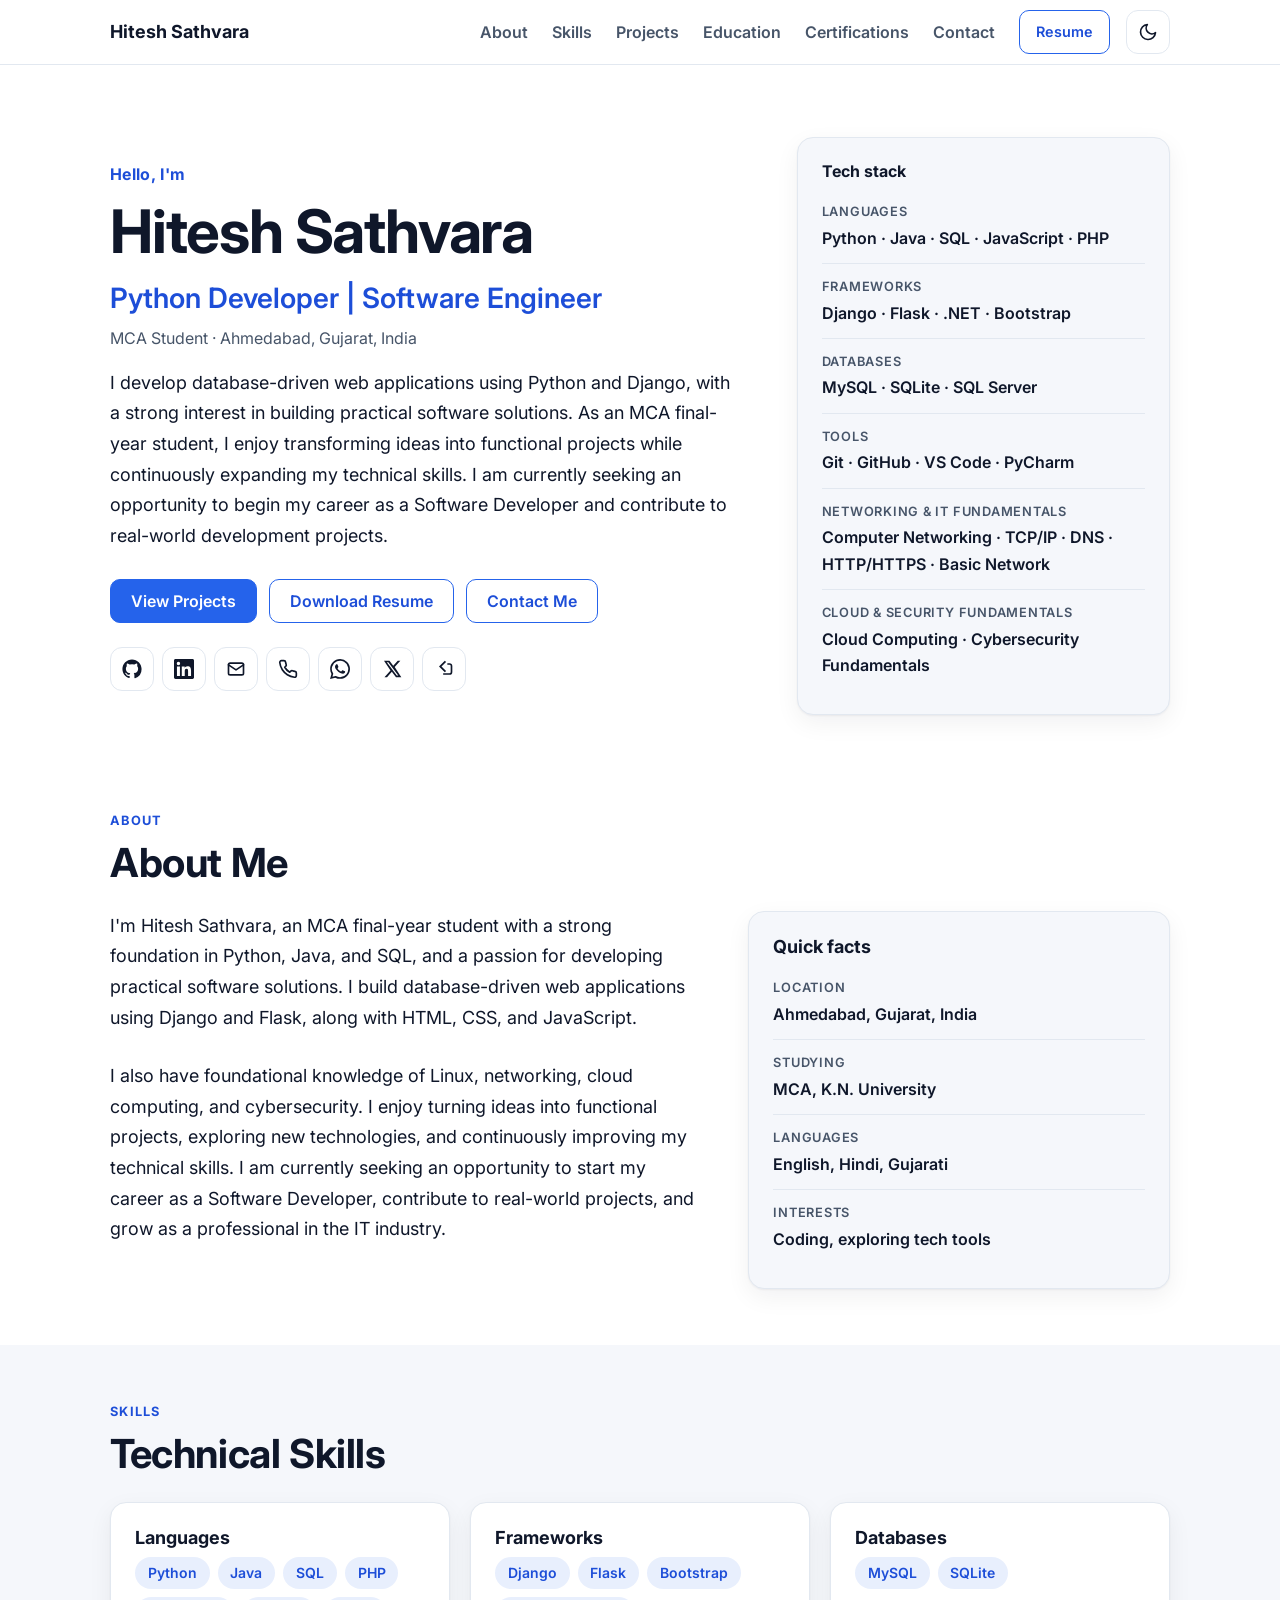
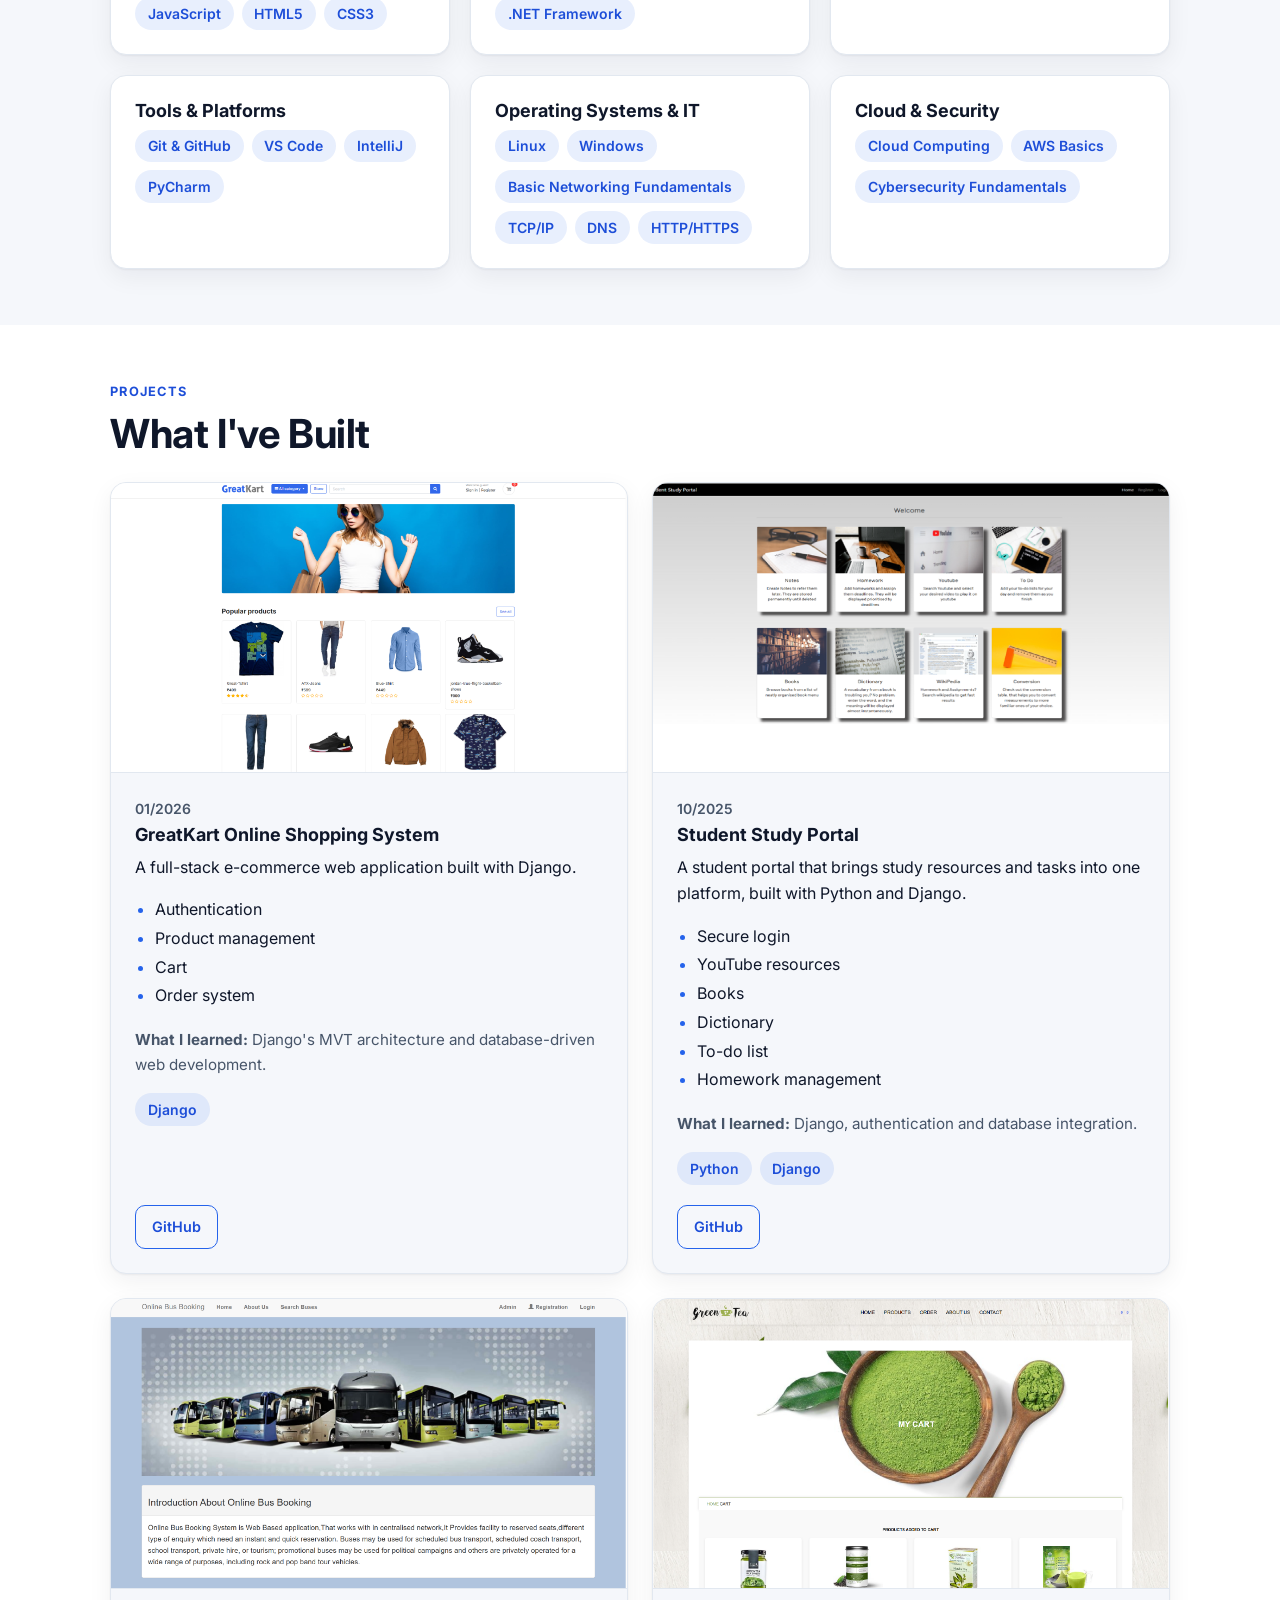
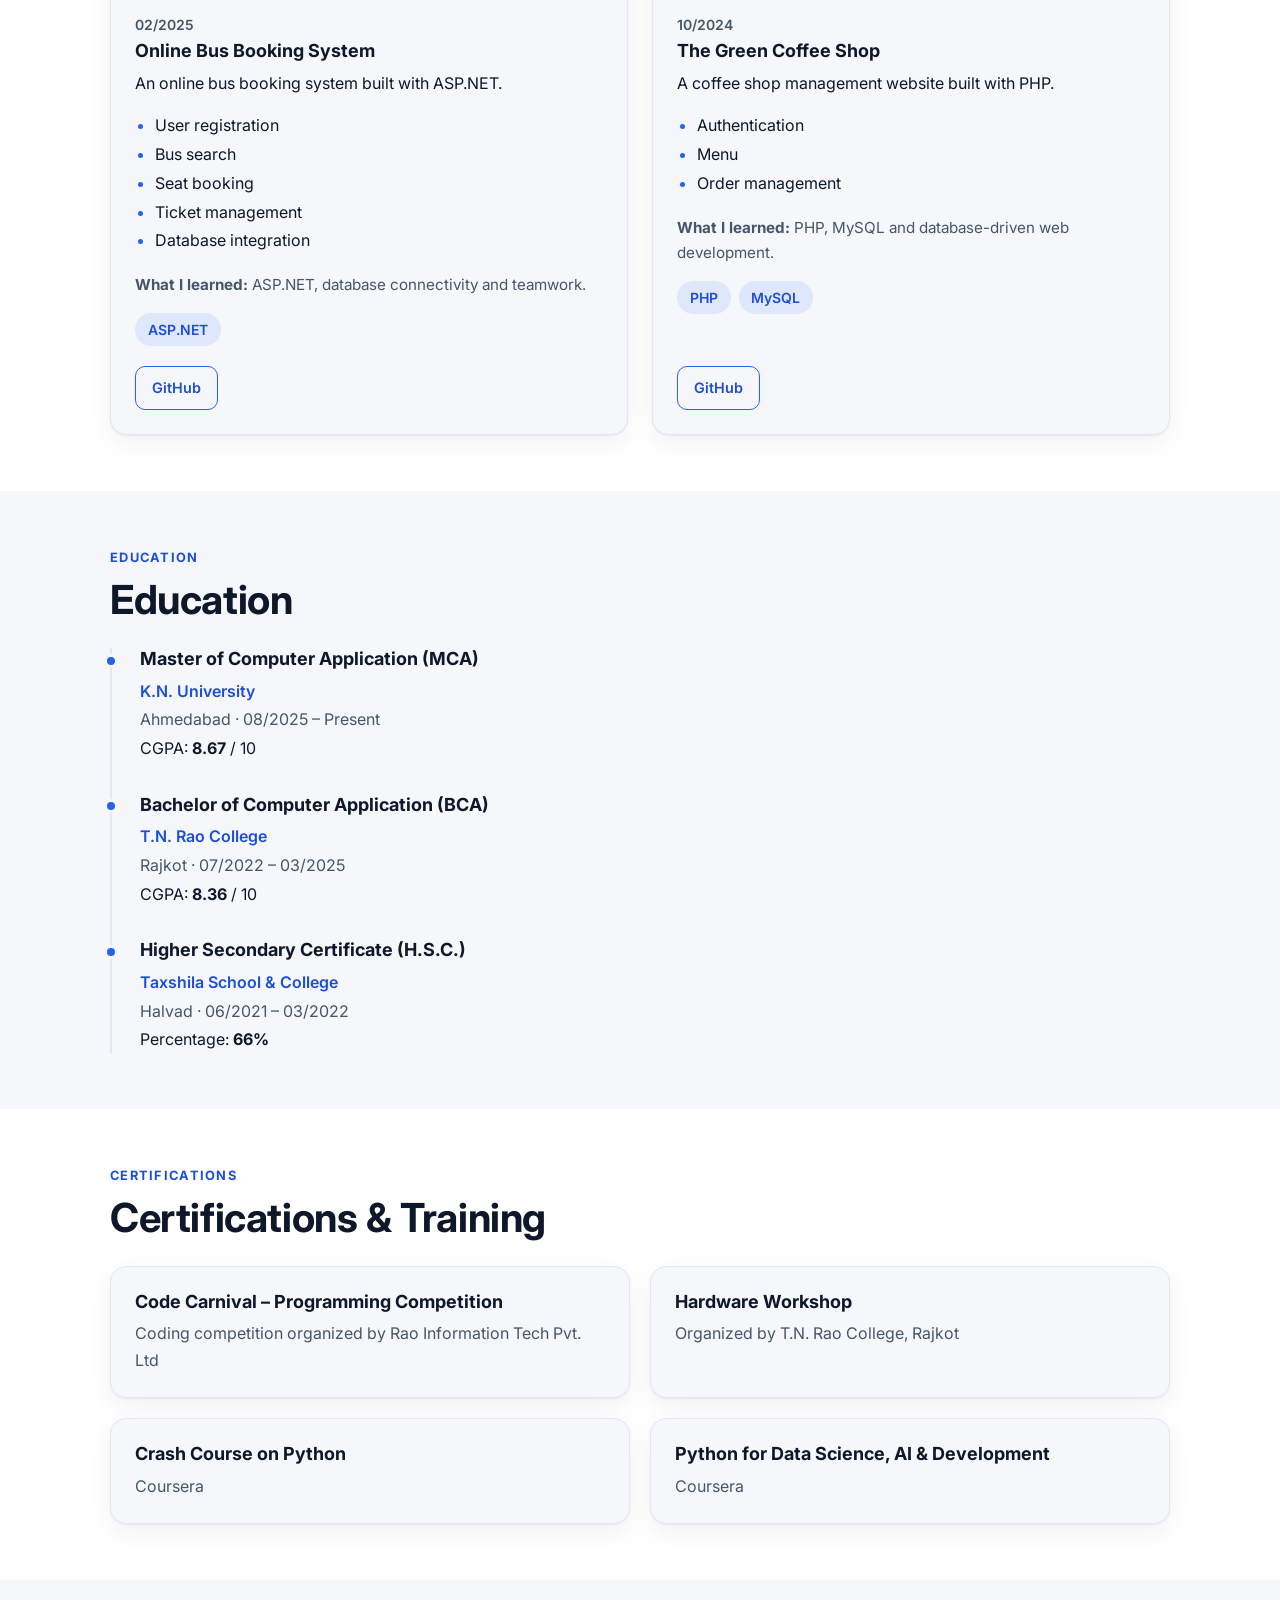
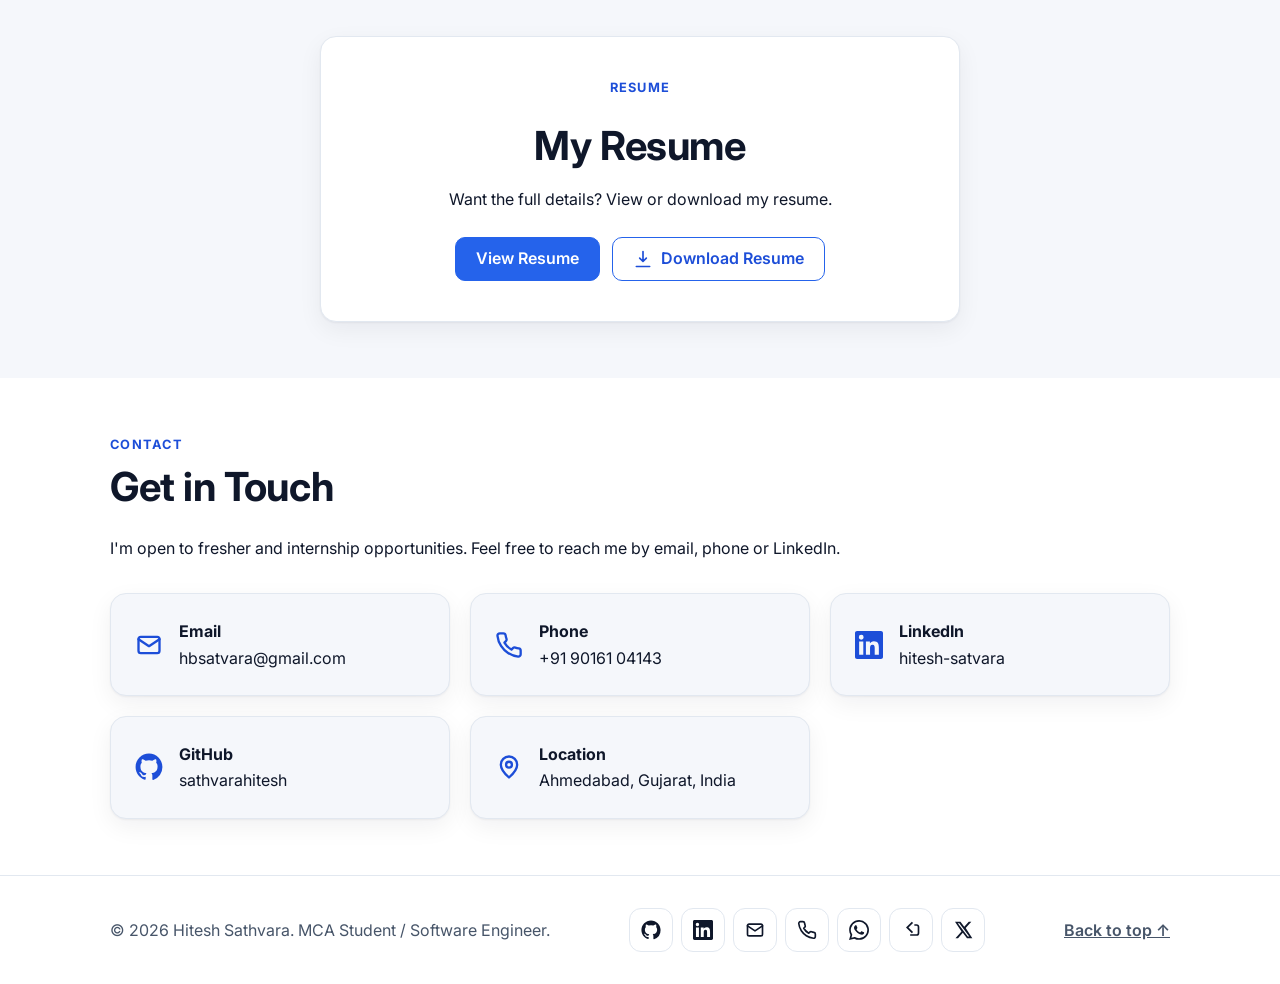
==== index.html @ bd79886e "Update index.html" ====
<!DOCTYPE html>
<html lang="en">
<head>
  <meta charset="UTF-8">
  <meta name="viewport" content="width=device-width, initial-scale=1">
  <title>Hitesh Sathvara | Python Developer &amp; Software Engineer</title>
  <meta name="description" content="Portfolio of Hitesh Sathvara, a Python developer and software engineer (MCA student) from Ahmedabad. View projects, skills and resume.">
  <meta name="author" content="Hitesh Sathvara">
  <meta name="theme-color" content="#2563EB">

  <!-- Open Graph (og:url and og:image are added in Step 17, after the live URL exists) -->
  <meta property="og:type" content="website">
  <meta property="og:title" content="Hitesh Sathvara | Python Developer &amp; Software Engineer">
  <meta property="og:description" content="Python developer and software engineer (MCA student) from Ahmedabad. View projects, skills and resume.">

  <link rel="icon" href="favicon.svg" type="image/svg+xml">

  <!-- Font: Inter (the CSS has a system-font fallback if this fails to load) -->
  <link rel="preconnect" href="https://fonts.googleapis.com">
  <link rel="preconnect" href="https://fonts.gstatic.com" crossorigin>
  <link href="https://fonts.googleapis.com/css2?family=Inter:wght@400;600;700&display=swap" rel="stylesheet">

  <link rel="stylesheet" href="css/style.css">

  <!-- Applies the saved theme before the page paints (prevents a flash) -->
  <script>
    try {
      var saved = localStorage.getItem("theme");
      if (saved === "light" || saved === "dark") {
        document.documentElement.setAttribute("data-theme", saved);
      }
    } catch (e) {}
  </script>
</head>
<body>

  <!-- Icon sprite (all icons are stored here, no external icon library) -->
  <svg xmlns="http://www.w3.org/2000/svg" style="display:none" aria-hidden="true">
    <symbol id="icon-github" viewBox="0 0 24 24"><path fill="currentColor" d="M12 .5C5.65.5.5 5.65.5 12c0 5.08 3.29 9.39 7.86 10.91.58.1.79-.25.79-.56v-2c-3.2.7-3.87-1.37-3.87-1.37-.52-1.33-1.28-1.69-1.28-1.69-1.04-.71.08-.7.08-.7 1.15.08 1.76 1.18 1.76 1.18 1.02 1.75 2.68 1.25 3.34.95.1-.74.4-1.25.72-1.54-2.55-.29-5.24-1.28-5.24-5.68 0-1.25.45-2.28 1.18-3.08-.12-.29-.51-1.46.11-3.04 0 0 .97-.31 3.17 1.18a11 11 0 0 1 5.77 0c2.2-1.49 3.16-1.18 3.16-1.18.63 1.58.23 2.75.11 3.04.74.8 1.18 1.83 1.18 3.08 0 4.41-2.69 5.38-5.25 5.67.41.36.78 1.06.78 2.14v3.17c0 .31.21.67.8.56A11.51 11.51 0 0 0 23.5 12C23.5 5.65 18.35.5 12 .5Z"/></symbol>
    <symbol id="icon-linkedin" viewBox="0 0 24 24"><path fill="currentColor" d="M20.45 20.45h-3.56v-5.57c0-1.33-.03-3.04-1.85-3.04-1.86 0-2.14 1.45-2.14 2.94v5.67H9.35V9h3.41v1.56h.05c.48-.9 1.64-1.85 3.37-1.85 3.6 0 4.27 2.37 4.27 5.46v6.28ZM5.34 7.43a2.06 2.06 0 1 1 0-4.12 2.06 2.06 0 0 1 0 4.12ZM7.12 20.45H3.56V9h3.56v11.45ZM22.22 0H1.77C.79 0 0 .77 0 1.73v20.54C0 23.23.79 24 1.77 24h20.45c.98 0 1.78-.77 1.78-1.73V1.73C24 .77 23.2 0 22.22 0Z"/></symbol>
    <symbol id="icon-mail" viewBox="0 0 24 24"><g fill="none" stroke="currentColor" stroke-width="2" stroke-linecap="round" stroke-linejoin="round"><rect x="3" y="5" width="18" height="14" rx="2"/><path d="m3 7 9 6 9-6"/></g></symbol>
    <symbol id="icon-whatsapp" viewBox="0 0 24 24"><path fill="currentColor" d="M20.52 3.48A11.86 11.86 0 0 0 12.07 0C5.5 0 .16 5.34.16 11.91c0 2.1.55 4.15 1.6 5.96L.05 24l6.27-1.64a11.9 11.9 0 0 0 5.75 1.47h.01c6.57 0 11.91-5.34 11.91-11.91 0-3.18-1.24-6.17-3.47-8.44ZM12.08 21.84h-.01a9.91 9.91 0 0 1-5.05-1.38l-.36-.21-3.72.98.99-3.63-.23-.37a9.88 9.88 0 1 1 8.38 4.61Zm5.42-7.42c-.3-.15-1.77-.87-2.05-.97-.27-.1-.47-.15-.67.15-.2.3-.77.97-.94 1.17-.17.2-.35.22-.65.07-.3-.15-1.25-.46-2.38-1.47-.88-.79-1.48-1.77-1.65-2.07-.17-.3-.02-.46.13-.61.13-.13.3-.35.45-.52.15-.17.2-.3.3-.5.1-.2.05-.37-.02-.52-.07-.15-.67-1.62-.92-2.22-.24-.58-.49-.5-.67-.51h-.57c-.2 0-.52.07-.79.37-.27.3-1.04 1.02-1.04 2.49s1.07 2.89 1.22 3.09c.15.2 2.1 3.2 5.09 4.49.71.31 1.26.49 1.69.63.71.23 1.36.2 1.87.12.57-.09 1.77-.72 2.02-1.42.25-.7.25-1.3.17-1.42-.07-.12-.27-.2-.57-.35Z"/></symbol>
    <symbol id="icon-phone" viewBox="0 0 24 24"><g fill="none" stroke="currentColor" stroke-width="2" stroke-linecap="round" stroke-linejoin="round"><path d="M22 16.92v3a2 2 0 0 1-2.18 2 19.8 19.8 0 0 1-8.63-3.07 19.5 19.5 0 0 1-6-6A19.8 19.8 0 0 1 2.12 4.18 2 2 0 0 1 4.11 2h3a2 2 0 0 1 2 1.72c.13.96.36 1.9.7 2.81a2 2 0 0 1-.45 2.11L8.09 9.91a16 16 0 0 0 6 6l1.27-1.27a2 2 0 0 1 2.11-.45c.91.34 1.85.57 2.81.7A2 2 0 0 1 22 16.92Z"/></g></symbol>
    <symbol id="icon-leetcode" viewBox="0 0 24 24"><path fill="currentColor" d="M14.5 3.5 9 9l5.5 5.5-1.5 1.5-7-7 7-7 1.5 1.5ZM16 5h2.5A3.5 3.5 0 0 1 22 8.5v7a3.5 3.5 0 0 1-3.5 3.5H11v-2h7.5a1.5 1.5 0 0 0 1.5-1.5v-7A1.5 1.5 0 0 0 18.5 7H16V5Z"/></symbol>
    <symbol id="icon-x" viewBox="0 0 24 24"><path fill="currentColor" d="M18.9 2H22l-6.77 7.74L23.2 22h-6.4l-5.02-6.56L6.04 22H2.93l7.24-8.28L2.4 2h6.56l4.54 5.98L18.9 2Zm-1.12 17.87h1.72L7.55 4h-1.8l12.03 15.87Z"/></symbol>
    <symbol id="icon-pin" viewBox="0 0 24 24"><g fill="none" stroke="currentColor" stroke-width="2" stroke-linecap="round" stroke-linejoin="round"><path d="M12 21s-7-6.2-7-11a7 7 0 0 1 14 0c0 4.8-7 11-7 11Z"/><circle cx="12" cy="10" r="2.5"/></g></symbol>
    <symbol id="icon-download" viewBox="0 0 24 24"><g fill="none" stroke="currentColor" stroke-width="2" stroke-linecap="round" stroke-linejoin="round"><path d="M12 3v12m0 0 4-4m-4 4-4-4M4 21h16"/></g></symbol>
    <symbol id="icon-sun" viewBox="0 0 24 24"><g fill="none" stroke="currentColor" stroke-width="2" stroke-linecap="round" stroke-linejoin="round"><circle cx="12" cy="12" r="4"/><path d="M12 2v2m0 16v2M4.93 4.93l1.41 1.41m11.32 11.32 1.41 1.41M2 12h2m16 0h2M4.93 19.07l1.41-1.41m11.32-11.32 1.41-1.41"/></g></symbol>
    <symbol id="icon-moon" viewBox="0 0 24 24"><g fill="none" stroke="currentColor" stroke-width="2" stroke-linecap="round" stroke-linejoin="round"><path d="M21 12.8A9 9 0 1 1 11.2 3a7 7 0 0 0 9.8 9.8Z"/></g></symbol>
    <symbol id="icon-menu" viewBox="0 0 24 24"><g fill="none" stroke="currentColor" stroke-width="2" stroke-linecap="round"><path d="M4 6h16M4 12h16M4 18h16"/></g></symbol>
    <symbol id="icon-close" viewBox="0 0 24 24"><g fill="none" stroke="currentColor" stroke-width="2" stroke-linecap="round"><path d="M6 6l12 12M18 6 6 18"/></g></symbol>
  </svg>

  <a class="skip-link" href="#main">Skip to content</a>

  <!-- ============ NAVBAR ============ -->
  <header class="site-header">
    <nav class="nav container" aria-label="Main navigation">
      <a class="nav-logo" href="#home">Hitesh Sathvara</a>

      <ul class="nav-links" id="nav-links">
        <li><a href="#about">About</a></li>
        <li><a href="#skills">Skills</a></li>
        <li><a href="#projects">Projects</a></li>
        <li><a href="#education">Education</a></li>
        <li><a href="#certifications">Certifications</a></li>
        <li><a href="#contact">Contact</a></li>
        <li><a class="btn btn-outline btn-small" href="assets/resume/Hitesh_Sathvara_Resume.pdf" target="_blank" rel="noopener">Resume</a></li>
      </ul>

      <div class="nav-actions">
        <button class="icon-btn" id="theme-toggle" type="button" aria-label="Switch between light and dark mode">
          <svg class="icon icon-moon" aria-hidden="true"><use href="#icon-moon"/></svg>
          <svg class="icon icon-sun" aria-hidden="true"><use href="#icon-sun"/></svg>
        </button>
        <button class="icon-btn nav-toggle" id="nav-toggle" type="button" aria-label="Open menu" aria-expanded="false" aria-controls="nav-links">
          <svg class="icon icon-open" aria-hidden="true"><use href="#icon-menu"/></svg>
          <svg class="icon icon-close" aria-hidden="true"><use href="#icon-close"/></svg>
        </button>
      </div>
    </nav>
  </header>

  <main id="main">

    <!-- ============ HERO ============ -->
    <section class="hero" id="home" aria-labelledby="hero-title">
      <div class="container hero-grid">
        <div class="hero-text">
          <p class="eyebrow">Hello, I'm</p>
          <h1 id="hero-title">Hitesh Sathvara</h1>
          <!-- TODO: confirm headline (Python & Django Developer or Software Engineer) -->
          <p class="hero-role">Python Developer | Software Engineer</p>
          <p class="hero-sub">MCA Student · Ahmedabad, Gujarat, India</p>
          <p class="hero-intro"> I develop database-driven web applications using Python and Django, with a strong interest in building practical software solutions. As an MCA final-year student, I enjoy transforming ideas into functional projects while continuously expanding my technical skills. I am currently seeking an opportunity to begin my career as a Software Developer and contribute to real-world development projects.</p>

          <div class="btn-row">
            <a class="btn btn-primary" href="#projects">View Projects</a>
            <a class="btn btn-outline" href="assets/resume/Hitesh_Sathvara_Resume.pdf" download="Hitesh_Sathvara_Resume.pdf">Download Resume</a>
            <a class="btn btn-outline" href="#contact">Contact Me</a>
          </div>

          <ul class="social-list" aria-label="Social links">
            <!-- TODO: replace the GitHub link below with your real GitHub profile URL -->
            <li><a href="https://github.com/sathvarahitesh" class="social-link" aria-label="GitHub profile" target="_blank" rel="noopener noreferrer"><svg class="icon" aria-hidden="true"><use href="#icon-github"/></svg></a></li>
            <li><a href="https://www.linkedin.com/in/hitesh-satvara/" class="social-link" aria-label="LinkedIn profile" target="_blank" rel="noopener noreferrer"><svg class="icon" aria-hidden="true"><use href="#icon-linkedin"/></svg></a></li>
            <li><a href="mailto:hbsatvara@gmail.com" class="social-link" aria-label="Send an email"><svg class="icon" aria-hidden="true"><use href="#icon-mail"/></svg></a></li>
            <li><a href="tel:+919016104143" class="social-link" aria-label="Call me" title="Call me"><svg class="icon" aria-hidden="true"><use href="#icon-phone"/></svg></a></li>
             <li><a href="https://wa.me/919016104143"class="social-link"aria-label="WhatsApp"target="_blank"rel="noopener noreferrer"><svg class="icon" aria-hidden="true"><use href="#icon-whatsapp"/></svg></a></li>
             <li><a href="https://x.com/HbsatvaraHitesh" class="social-link" aria-label="X / Twitter" target="_blank" rel="noopener noreferrer"><svg class="icon" aria-hidden="true"><use href="#icon-x"/></svg></a></li>
             <li><a href="https://leetcode.com/u/Hitesh_Sathvara/" class="social-link" aria-label="LeetCode" target="_blank" rel="noopener noreferrer"><svg class="icon" aria-hidden="true"><use href="#icon-leetcode"/></svg></a></li>
          </ul>
        </div>

        <aside class="hero-card card" aria-label="Tech stack summary">
          <h2 class="hero-card-title">Tech stack</h2>
          <dl class="stack-list">
            <div><dt>Languages</dt><dd>Python · Java · SQL · JavaScript · PHP </dd></div>
            <div><dt>Frameworks</dt><dd>Django · Flask · .NET · Bootstrap</dd></div>
            <div><dt>Databases</dt><dd>MySQL · SQLite · SQL Server</dd></div>
            <div><dt>Tools</dt><dd>Git · GitHub · VS Code · PyCharm </dd></div>
            <div><dt>Networking & IT Fundamentals</dt><dd>Computer Networking · TCP/IP · DNS · HTTP/HTTPS · Basic Network </dd></div>
            <div><dt>Cloud & Security Fundamentals</dt><dd>Cloud Computing · Cybersecurity Fundamentals</dd></div>
          </dl>
        </aside>
      </div>
    </section>

    <!-- ============ ABOUT ============ -->
    <section class="section" id="about" aria-labelledby="about-title">
      <div class="container">
        <p class="eyebrow">About</p>
        <h2 class="section-title" id="about-title">About Me</h2>
        <div class="about-grid">
          <div class="about-text">
            <p> I'm Hitesh Sathvara, an MCA final-year student with a strong foundation in Python, Java, and SQL, and a passion for developing practical software solutions. I build database-driven web applications using Django and Flask, along with HTML, CSS, and JavaScript.</p>
            <p> I also have foundational knowledge of Linux, networking, cloud computing, and cybersecurity. I enjoy turning ideas into functional projects, exploring new technologies, and continuously improving my technical skills. I am currently seeking an opportunity to start my career as a Software Developer, contribute to real-world projects, and grow as a professional in the IT industry.</p>
          </div>
          <div class="card">
            <h3 class="card-title">Quick facts</h3>
            <dl class="facts">
              <div><dt>Location</dt><dd>Ahmedabad, Gujarat, India</dd></div>
              <div><dt>Studying</dt><dd>MCA, K.N. University</dd></div>
              <div><dt>Languages</dt><dd>English, Hindi, Gujarati</dd></div>
              <div><dt>Interests</dt><dd>Coding, exploring tech tools</dd></div>
            </dl>
          </div>
        </div>
      </div>
    </section>

    <!-- ============ SKILLS ============ -->
    <section class="section section-alt" id="skills" aria-labelledby="skills-title">
      <div class="container">
        <p class="eyebrow">Skills</p>
        <h2 class="section-title" id="skills-title">Technical Skills</h2>
        <div class="skills-grid">
          <article class="card">
            <h3 class="card-title">Languages</h3>
            <ul class="tags">
              <li>Python</li><li>Java</li><li>SQL</li><li>PHP</li><li>JavaScript</li><li>HTML5</li><li>CSS3</li>
            </ul>
          </article>
          <article class="card">
            <h3 class="card-title">Frameworks</h3>
            <ul class="tags">
              <li>Django</li><li>Flask</li><li>Bootstrap</li><li>.NET Framework</li>
            </ul>
          </article>
          <article class="card">
            <h3 class="card-title">Databases</h3>
            <ul class="tags">
              <li>MySQL</li><li>SQLite</li>
            </ul>
          </article>
          <article class="card">
            <h3 class="card-title">Tools &amp; Platforms</h3>
            <ul class="tags">
              <li>Git &amp; GitHub</li><li>VS Code</li><li>IntelliJ</li><li>PyCharm</li>
            </ul>
          </article>
          <article class="card">
          <h3 class="card-title">Operating Systems & IT</h3>
            <ul class="tags">
            <li>Linux</li><li>Windows</li><li> Basic Networking Fundamentals</li><li>TCP/IP</li><li>DNS</li><li>HTTP/HTTPS</li>
          </ul>
            
        </article>
        <article class="card">
          <h3 class="card-title">Cloud & Security</h3>
          <ul class="tags">
            <li>Cloud Computing</li><li>AWS Basics</li><li>Cybersecurity Fundamentals</li>
        </ul>
      </article>    
        </div>
      </div>
    </section>

    <!-- ============ PROJECTS ============ -->
    <section class="section" id="projects" aria-labelledby="projects-title">
      <div class="container">
        <p class="eyebrow">Projects</p>
        <h2 class="section-title" id="projects-title">What I've Built</h2>
        <div class="projects-grid">

          <!-- Project 1 -->
          <article class="card project-card">
            <figure class="project-media">
              <img src="assets/images/projects/greatkart.png" alt="Screenshot of the GreatKart Online Shopping System" width="800" height="450" loading="lazy">
            </figure>
            <div class="project-body">
              <p class="project-date"><time datetime="2026-01">01/2026</time></p>
              <h3 class="card-title">GreatKart Online Shopping System</h3>
              <p>A full-stack e-commerce web application built with Django.</p>
              <ul class="feature-list">
                <li>Authentication</li>
                <li>Product management</li>
                <li>Cart</li>
                <li>Order system</li>
              </ul>
              <p class="learned"><strong>What I learned:</strong> Django's MVT architecture and database-driven web development.</p>
              <ul class="tags"><li>Django</li></ul>
              <div class="btn-row">
                <!-- TODO: replace # with the GreatKart GitHub repository URL -->
              <a class="btn btn-outline btn-small" href="https://github.com/sathvarahitesh/greatkart-django" target="_blank" rel="noopener noreferrer">GitHub</a>
              </div>
            </div>
          </article>

          <!-- Project 2 -->
          <article class="card project-card">
            <figure class="project-media">
              <img src="assets/images/projects/study-portal.png" alt="Screenshot of the Student Study Portal" width="800" height="450" loading="lazy">
            </figure>
            <div class="project-body">
              <p class="project-date"><time datetime="2025-10">10/2025</time></p>
              <h3 class="card-title">Student Study Portal</h3>
              <p>A student portal that brings study resources and tasks into one platform, built with Python and Django.</p>
              <ul class="feature-list">
                <li>Secure login</li>
                <li>YouTube resources</li>
                <li>Books</li>
                <li>Dictionary</li>
                <li>To-do list</li>
                <li>Homework management</li>
              </ul>
              <p class="learned"><strong>What I learned:</strong> Django, authentication and database integration.</p>
              <ul class="tags"><li>Python</li><li>Django</li></ul>
              <div class="btn-row">
                <!-- TODO: replace # with the Student Study Portal GitHub repository URL -->
                <a class="btn btn-outline btn-small" href="https://github.com/sathvarahitesh/student-study-portal-django" target="_blank" rel="noopener noreferrer">GitHub</a>
              </div>
            </div>
          </article>

          <!-- Project 3 -->
          <article class="card project-card">
            <figure class="project-media">
              <img src="assets/images/projects/bus-booking.png" alt="Screenshot of the Online Bus Booking System" width="800" height="450" loading="lazy">
            </figure>
            <div class="project-body">
              <p class="project-date"><time datetime="2025-02">02/2025</time></p>
              <h3 class="card-title">Online Bus Booking System</h3>
              <p>An online bus booking system built with ASP.NET.</p>
              <ul class="feature-list">
                <li>User registration</li>
                <li>Bus search</li>
                <li>Seat booking</li>
                <li>Ticket management</li>
                <li>Database integration</li>
              </ul>
              <p class="learned"><strong>What I learned:</strong> ASP.NET, database connectivity and teamwork.</p>
              <ul class="tags"><li>ASP.NET</li></ul>
              <div class="btn-row">
                <!-- TODO: replace # with the Online Bus Booking System GitHub repository URL -->
                <a class="btn btn-outline btn-small" href="https://github.com/sathvarahitesh/online-bus-booking-system-aspnet" target="_blank" rel="noopener noreferrer">GitHub</a>
              </div>
            </div>
          </article>

          <!-- Project 4 -->
          <article class="card project-card">
            <figure class="project-media">
              <img src="assets/images/projects/coffee-shop.png" alt="Screenshot of The Green Coffee Shop website" width="800" height="450" loading="lazy">
            </figure>
            <div class="project-body">
              <p class="project-date"><time datetime="2024-10">10/2024</time></p>
              <h3 class="card-title">The Green Coffee Shop</h3>
              <p>A coffee shop management website built with PHP.</p>
              <ul class="feature-list">
                <li>Authentication</li>
                <li>Menu</li>
                <li>Order management</li>
              </ul>
              <p class="learned"><strong>What I learned:</strong> PHP, MySQL and database-driven web development.</p>
              <ul class="tags"><li>PHP</li><li>MySQL</li></ul>
              <div class="btn-row">
                <!-- TODO: replace # with The Green Coffee Shop GitHub repository URL -->
                <a class="btn btn-outline btn-small" href="https://github.com/sathvarahitesh/coffee-shop-php-mysql" target="_blank" rel="noopener noreferrer">GitHub</a>
              </div>
            </div>
          </article>

        </div>
      </div>
    </section>

    <!-- ============ EDUCATION ============ -->
    <section class="section section-alt" id="education" aria-labelledby="education-title">
      <div class="container">
        <p class="eyebrow">Education</p>
        <h2 class="section-title" id="education-title">Education</h2>
        <ol class="timeline">
          <li class="timeline-item">
            <h3 class="card-title">Master of Computer Application (MCA)</h3>
            <p class="timeline-school">K.N. University</p>
            <p class="timeline-meta">Ahmedabad · 08/2025 – Present</p>
            <p class="timeline-score">CGPA: <strong>8.67</strong> / 10</p>
          </li>
          <li class="timeline-item">
            <h3 class="card-title">Bachelor of Computer Application (BCA)</h3>
            <p class="timeline-school">T.N. Rao College</p>
            <p class="timeline-meta">Rajkot · 07/2022 – 03/2025</p>
            <p class="timeline-score">CGPA: <strong>8.36</strong> / 10</p>
          </li>
          <li class="timeline-item">
            <h3 class="card-title">Higher Secondary Certificate (H.S.C.)</h3>
            <p class="timeline-school">Taxshila School &amp; College</p>
            <p class="timeline-meta">Halvad · 06/2021 – 03/2022</p>
            <p class="timeline-score">Percentage: <strong>66%</strong></p>
          </li>
        </ol>
      </div>
    </section>

    <!-- ============ CERTIFICATIONS ============ -->
    <section class="section" id="certifications" aria-labelledby="cert-title">
      <div class="container">
        <p class="eyebrow">Certifications</p>
        <h2 class="section-title" id="cert-title">Certifications &amp; Training</h2>
        <div class="cert-grid">
          <article class="card">
            <h3 class="card-title">Code Carnival – Programming Competition</h3>
            <p class="muted">Coding competition organized by Rao Information Tech Pvt. Ltd</p>
          </article>
          <article class="card">
            <h3 class="card-title">Hardware Workshop</h3>
            <p class="muted">Organized by T.N. Rao College, Rajkot</p>
          </article>
          <article class="card">
            <h3 class="card-title">Crash Course on Python</h3>
            <p class="muted">Coursera</p>
          </article>
          <article class="card">
            <h3 class="card-title">Python for Data Science, AI &amp; Development</h3>
            <p class="muted">Coursera</p>
          </article>
        </div>
      </div>
    </section>

    <!-- ============ RESUME ============ -->
    <section class="section section-alt" id="resume" aria-labelledby="resume-title">
      <div class="container">
        <div class="card resume-card">
          <p class="eyebrow">Resume</p>
          <h2 class="section-title" id="resume-title">My Resume</h2>
          <p>Want the full details? View or download my resume.</p>
          <div class="btn-row btn-row-center">
            <a class="btn btn-primary" href="assets/resume/Hitesh_Sathvara_Resume.pdf" target="_blank" rel="noopener">View Resume</a>
            <a class="btn btn-outline" href="assets/resume/Hitesh_Sathvara_Resume.pdf" download="Hitesh_Sathvara_Resume.pdf">
              <svg class="icon" aria-hidden="true"><use href="#icon-download"/></svg> Download Resume
            </a>
          </div>
        </div>
      </div>
    </section>

    <!-- ============ CONTACT ============ -->
    <section class="section" id="contact" aria-labelledby="contact-title">
      <div class="container">
        <p class="eyebrow">Contact</p>
        <h2 class="section-title" id="contact-title">Get in Touch</h2>
        <!-- TODO: confirm this contact line -->
        <p class="contact-lead">I'm open to fresher and internship opportunities. Feel free to reach me by email, phone or LinkedIn.</p>

        <div class="contact-grid">
          <a class="card contact-item" href="mailto:hbsatvara@gmail.com">
            <svg class="icon" aria-hidden="true"><use href="#icon-mail"/></svg>
            <span><strong>Email</strong><br>hbsatvara@gmail.com</span>
          </a>

            <a class="card contact-item" href="tel:+919016104143">
            <svg class="icon" aria-hidden="true"><use href="#icon-phone"/></svg>
            <span><strong>Phone</strong><br>+91 90161 04143</span>
          </a>
          <a class="card contact-item" href="https://www.linkedin.com/in/hitesh-satvara/" target="_blank" rel="noopener noreferrer">
            <svg class="icon" aria-hidden="true"><use href="#icon-linkedin"/></svg>
            <span><strong>LinkedIn</strong><br>hitesh-satvara</span>
          </a>
          <!-- TODO: replace # with your real GitHub profile URL -->
          <a class="card contact-item" href="https://github.com/sathvarahitesh" target="_blank" rel="noopener noreferrer">
            <svg class="icon" aria-hidden="true"><use href="#icon-github"/></svg>
            <span><strong>GitHub</strong><br>sathvarahitesh</span>
          </a>
          <div class="card contact-item">
            <svg class="icon" aria-hidden="true"><use href="#icon-pin"/></svg>
            <span><strong>Location</strong><br>Ahmedabad, Gujarat, India</span>
          </div>
        </div>
      </div>
    </section>

  </main>

  <!-- ============ FOOTER ============ -->
  <footer class="site-footer">
    <div class="container footer-inner">
      <p>&copy; 2026 Hitesh Sathvara. MCA Student / Software Engineer.</p>
      <ul class="social-list" aria-label="Social links">
        <!-- TODO: replace # with your real GitHub profile URL -->
        <li><a href="https://github.com/sathvarahitesh" class="social-link" aria-label="GitHub profile" target="_blank" rel="noopener noreferrer"><svg class="icon" aria-hidden="true"><use href="#icon-github"/></svg></a></li>
        <li><a href="https://www.linkedin.com/in/hitesh-satvara/" class="social-link" aria-label="LinkedIn profile" target="_blank" rel="noopener noreferrer"><svg class="icon" aria-hidden="true"><use href="#icon-linkedin"/></svg></a></li>
        <li><a href="mailto:hbsatvara@gmail.com" class="social-link" aria-label="Send an email"><svg class="icon" aria-hidden="true"><use href="#icon-mail"/></svg></a></li>
        <li><a href="tel:+919016104143" class="social-link" aria-label="Call me" title="Call me"><svg class="icon" aria-hidden="true"><use href="#icon-phone"/></svg></a></li>
         <li><a href="https://wa.me/919016104143"class="social-link"aria-label="WhatsApp"target="_blank"rel="noopener noreferrer"><svg class="icon" aria-hidden="true"><use href="#icon-whatsapp"/></svg></a></li>
         <li><a href="https://leetcode.com/u/Hitesh_Sathvara/" class="social-link" aria-label="LeetCode" target="_blank" rel="noopener noreferrer"><svg class="icon" aria-hidden="true"><use href="#icon-leetcode"/></svg></a></li>
         <li><a href="https://x.com/HbsatvaraHitesh" class="social-link" aria-label="X / Twitter" target="_blank" rel="noopener noreferrer"><svg class="icon" aria-hidden="true"><use href="#icon-x"/></svg></a></li>
      </ul>
      <a class="back-to-top" href="#home">Back to top ↑</a>
    </div>
  </footer>

  <script src="js/script.js" defer></script>
</body>
</html>
---- css/style.css ----
/* =========================================================
   Hitesh Sathvara - Portfolio
   File: css/style.css
   ========================================================= */

/* ---------- 1. Colors (light theme is the default) ---------- */
:root {
  color-scheme: light;
  --bg: #ffffff;
  --surface: #f5f7fb;
  --text: #0f172a;
  --muted: #475569;
  --accent: #2563eb;
  --accent-strong: #1d4ed8;
  --on-accent: #ffffff;
  --accent-soft: rgba(37, 99, 235, 0.1);
  --border: #e2e8f0;
  --header-bg: rgba(255, 255, 255, 0.88);
  --shadow: 0 1px 2px rgba(15, 23, 42, 0.05), 0 8px 24px rgba(15, 23, 42, 0.06);
  --shadow-hover: 0 2px 4px rgba(15, 23, 42, 0.06), 0 14px 32px rgba(15, 23, 42, 0.12);
  --show-moon: inline-block;
  --show-sun: none;

  --font: "Inter", system-ui, -apple-system, "Segoe UI", Roboto, Arial, sans-serif;
  --radius: 16px;
  --header-height: 64px;
}

/* Dark theme: used automatically when the device is in dark mode,
   unless the visitor chose light with the toggle button */
@media (prefers-color-scheme: dark) {
  :root:not([data-theme="light"]) {
    color-scheme: dark;
    --bg: #0b1220;
    --surface: #121a2b;
    --text: #e5e9f2;
    --muted: #9aa6bc;
    --accent: #5b9bff;
    --accent-strong: #8db8ff;
    --on-accent: #0b1220;
    --accent-soft: rgba(91, 155, 255, 0.14);
    --border: #1f2a44;
    --header-bg: rgba(11, 18, 32, 0.88);
    --shadow: 0 1px 2px rgba(0, 0, 0, 0.3), 0 8px 24px rgba(0, 0, 0, 0.25);
    --shadow-hover: 0 2px 4px rgba(0, 0, 0, 0.35), 0 14px 32px rgba(0, 0, 0, 0.4);
    --show-moon: none;
    --show-sun: inline-block;
  }
}

/* Dark theme: used when the visitor chose dark with the toggle button */
:root[data-theme="dark"] {
  color-scheme: dark;
  --bg: #0b1220;
  --surface: #121a2b;
  --text: #e5e9f2;
  --muted: #9aa6bc;
  --accent: #5b9bff;
  --accent-strong: #8db8ff;
  --on-accent: #0b1220;
  --accent-soft: rgba(91, 155, 255, 0.14);
  --border: #1f2a44;
  --header-bg: rgba(11, 18, 32, 0.88);
  --shadow: 0 1px 2px rgba(0, 0, 0, 0.3), 0 8px 24px rgba(0, 0, 0, 0.25);
  --shadow-hover: 0 2px 4px rgba(0, 0, 0, 0.35), 0 14px 32px rgba(0, 0, 0, 0.4);
  --show-moon: none;
  --show-sun: inline-block;
}

/* ---------- 2. Base ---------- */
*,
*::before,
*::after {
  box-sizing: border-box;
}

html {
  -webkit-text-size-adjust: 100%;
}

@media (prefers-reduced-motion: no-preference) {
  html {
    scroll-behavior: smooth;
  }
}

body {
  margin: 0;
  font-family: var(--font);
  font-size: 1rem;
  line-height: 1.65;
  color: var(--text);
  background: var(--bg);
}

img {
  display: block;
  max-width: 100%;
  height: auto;
}

h1,
h2,
h3 {
  line-height: 1.2;
  margin: 0;
}

p {
  margin: 0 0 1rem;
}

a {
  color: inherit;
}

ul,
ol {
  margin: 0;
  padding: 0;
}

section[id] {
  scroll-margin-top: calc(var(--header-height) + 8px);
}

:focus-visible {
  outline: 3px solid var(--accent);
  outline-offset: 3px;
  border-radius: 6px;
}

.container {
  width: 100%;
  max-width: 1100px;
  margin-inline: auto;
  padding-inline: 20px;
}

.muted {
  color: var(--muted);
}

.icon {
  width: 1.25rem;
  height: 1.25rem;
  flex: none;
}

/* Skip link (for keyboard users) */
.skip-link {
  position: absolute;
  left: 1rem;
  top: -100px;
  z-index: 200;
  padding: 0.6rem 1rem;
  border-radius: 8px;
  background: var(--accent);
  color: var(--on-accent);
  font-weight: 600;
  text-decoration: none;
}

.skip-link:focus {
  top: 1rem;
}

/* Links that are not ready yet (placeholders) */
.link-pending {
  opacity: 0.55;
  cursor: not-allowed;
  pointer-events: none;
}

/* ---------- 3. Buttons ---------- */
.btn {
  display: inline-flex;
  align-items: center;
  justify-content: center;
  gap: 0.5rem;
  min-height: 44px;
  padding: 0.6rem 1.25rem;
  border: 1.5px solid transparent;
  border-radius: 10px;
  font-family: inherit;
  font-size: 1rem;
  font-weight: 600;
  line-height: 1.2;
  text-decoration: none;
  cursor: pointer;
  transition: background-color 0.2s ease, color 0.2s ease, border-color 0.2s ease;
}

.btn-primary {
  background: var(--accent);
  border-color: var(--accent);
  color: var(--on-accent);
}

.btn-primary:hover {
  background: var(--accent-strong);
  border-color: var(--accent-strong);
}

.btn-outline {
  background: transparent;
  border-color: var(--accent);
  color: var(--accent-strong);
}

.btn-outline:hover {
  background: var(--accent-soft);
}

.btn-small {
  padding: 0.45rem 1rem;
  font-size: 0.9rem;
}

.btn-row {
  display: flex;
  flex-wrap: wrap;
  gap: 0.75rem;
}

.btn-row-center {
  justify-content: center;
}

/* ---------- 4. Header and navigation ---------- */
.site-header {
  position: sticky;
  top: 0;
  z-index: 100;
  background: var(--header-bg);
  -webkit-backdrop-filter: blur(10px);
  backdrop-filter: blur(10px);
  border-bottom: 1px solid var(--border);
}

.nav {
  display: flex;
  align-items: center;
  min-height: var(--header-height);
}

.nav-logo {
  font-size: 1.125rem;
  font-weight: 700;
  text-decoration: none;
}

.nav-actions {
  display: flex;
  align-items: center;
  gap: 0.5rem;
  margin-left: auto;
}

.icon-btn {
  display: inline-flex;
  align-items: center;
  justify-content: center;
  width: 44px;
  height: 44px;
  padding: 0;
  border: 1px solid var(--border);
  border-radius: 12px;
  background: transparent;
  color: var(--text);
  cursor: pointer;
  transition: border-color 0.2s ease, color 0.2s ease;
}

.icon-btn:hover {
  border-color: var(--accent);
  color: var(--accent-strong);
}

/* Show only the correct theme icon */
.icon-btn .icon-moon {
  display: var(--show-moon);
}

.icon-btn .icon-sun {
  display: var(--show-sun);
}

/* Hamburger / close icons */
.nav-toggle .icon-close {
  display: none;
}

.nav-toggle[aria-expanded="true"] .icon-open {
  display: none;
}

.nav-toggle[aria-expanded="true"] .icon-close {
  display: inline-block;
}

/* Mobile menu panel (hidden until the button is clicked) */
.nav-links {
  display: none;
  position: absolute;
  top: 100%;
  left: 0;
  right: 0;
  flex-direction: column;
  gap: 0.25rem;
  padding: 1rem 20px 1.25rem;
  list-style: none;
  background: var(--bg);
  border-bottom: 1px solid var(--border);
  box-shadow: var(--shadow);
}

.nav-links.is-open {
  display: flex;
}

.nav-links a:not(.btn) {
  display: flex;
  align-items: center;
  min-height: 44px;
  font-weight: 600;
  color: var(--muted);
  text-decoration: none;
}

.nav-links a:not(.btn):hover {
  color: var(--accent-strong);
}

.nav-links .btn {
  margin-top: 0.5rem;
}

/* Desktop navigation */
@media (min-width: 900px) {
  .nav-toggle {
    display: none;
  }

  .nav-links {
    display: flex;
    position: static;
    flex-direction: row;
    align-items: center;
    gap: 1.5rem;
    margin-left: auto;
    margin-right: 1rem;
    padding: 0;
    background: none;
    border: 0;
    box-shadow: none;
  }

  .nav-links .btn {
    margin-top: 0;
  }

  .nav-actions {
    margin-left: 0;
  }
}

/* ---------- 5. Sections ---------- */
.section {
  padding-block: clamp(2.5rem, 5vw, 3.5rem);
}

.section-alt {
  background: var(--surface);
}

.section-alt .card {
  background: var(--bg);
}

.eyebrow {
  margin: 0 0 0.5rem;
  font-size: 0.8rem;
  font-weight: 700;
  letter-spacing: 0.1em;
  text-transform: uppercase;
  color: var(--accent-strong);
}

.section-title {
  margin-bottom: 1.5rem;
  font-size: clamp(1.75rem, 4vw, 2.5rem);
  font-weight: 700;
  letter-spacing: -0.01em;
}

/* ---------- 6. Cards, tags, lists ---------- */
.card {
  padding: 1.5rem;
  background: var(--surface);
  border: 1px solid var(--border);
  border-radius: var(--radius);
  box-shadow: var(--shadow);
  transition: transform 0.25s ease, box-shadow 0.25s ease, border-color 0.25s ease;
}

.card-title {
  margin-bottom: 0.5rem;
  font-size: 1.125rem;
  font-weight: 700;
}

.tags {
  display: flex;
  flex-wrap: wrap;
  gap: 0.5rem;
  list-style: none;
}

.tags li {
  padding: 0.3rem 0.8rem;
  border-radius: 999px;
  background: var(--accent-soft);
  color: var(--accent-strong);
  font-size: 0.875rem;
  font-weight: 600;
}

.stack-list > div,
.facts > div {
  padding: 0.75rem 0;
  border-bottom: 1px solid var(--border);
}

.stack-list > div:last-child,
.facts > div:last-child {
  border-bottom: 0;
}

.stack-list,
.facts {
  margin: 0;
}

.stack-list dt,
.facts dt {
  font-size: 0.8rem;
  font-weight: 600;
  letter-spacing: 0.06em;
  text-transform: uppercase;
  color: var(--muted);
}

.stack-list dd,
.facts dd {
  margin: 0.15rem 0 0;
  font-weight: 600;
}

/* ---------- 7. Hero ---------- */
.hero {
  padding-block: clamp(2.5rem, 6vw, 4.5rem) clamp(1.5rem, 3vw, 2.5rem);
}

.hero-grid {
  display: grid;
  gap: 2.5rem;
  align-items: center;
}

.hero-text .eyebrow {
  font-size: 1rem;
  letter-spacing: 0.02em;
  text-transform: none;
}

.hero h1 {
  font-size: clamp(2.25rem, 7vw, 3.75rem);
  font-weight: 700;
  letter-spacing: -0.02em;
}

.hero-role {
  margin: 0.5rem 0 0.25rem;
  font-size: clamp(1.25rem, 3.5vw, 1.75rem);
  font-weight: 600;
  color: var(--accent-strong);
}

.hero-sub {
  color: var(--muted);
}

.hero-intro {
  max-width: 60ch;
  margin-bottom: 1.75rem;
  font-size: clamp(1rem, 0.9rem + 0.5vw, 1.125rem);
  line-height: 1.7;
  text-align: left;
  text-wrap: pretty;
  overflow-wrap: break-word;
  hyphens: auto;
}

.hero-card-title {
  margin-bottom: 0.5rem;
  font-size: 1rem;
  font-weight: 700;
}

.social-list {
  display: flex;
  gap: 0.5rem;
  margin: 1.5rem 0 0;
  list-style: none;
}

.social-link {
  display: inline-flex;
  align-items: center;
  justify-content: center;
  width: 44px;
  height: 44px;
  border: 1px solid var(--border);
  border-radius: 12px;
  color: var(--text);
  transition: border-color 0.2s ease, color 0.2s ease;
}

.social-link:hover {
  border-color: var(--accent);
  color: var(--accent-strong);
}

@media (max-width: 519px) {
  .hero .btn-row .btn {
    flex: 1 1 100%;
  }
}

@media (min-width: 900px) {
  .hero-grid {
    grid-template-columns: 1.25fr 0.75fr;
    gap: 4rem;
  }
}

/* ---------- 8. About ---------- */
.about-grid {
  display: grid;
  gap: 2rem;
}

.about-text p {
  max-width: 60ch;
  margin-bottom: 1.75rem;
  font-size: clamp(1rem, 0.9rem + 0.5vw, 1.125rem);
  line-height: 1.7;
  text-align: left;
  text-wrap: pretty;
  overflow-wrap: break-word;
  hyphens: auto;
}


@media (min-width: 768px) {
  .about-grid {
    grid-template-columns: 1.4fr 1fr;
    gap: 3rem;
    align-items: start;
  }
}

/* ---------- 9. Skills ---------- */
.skills-grid {
  display: grid;
  gap: 1.25rem;
}

.skills-grid .card:hover {
  transform: translateY(-4px);
  box-shadow: var(--shadow-hover);
  border-color: var(--accent);
}

@media (min-width: 640px) {
  .skills-grid {
    grid-template-columns: repeat(2, 1fr);
  }
}

@media (min-width: 1024px) {
  .skills-grid {
    grid-template-columns: repeat(3, 1fr);
  }
}

/* ---------- 10. Projects ---------- */
.projects-grid {
  display: grid;
  gap: 1.5rem;
}

.project-card {
  display: flex;
  flex-direction: column;
  padding: 0;
  overflow: hidden;
}

.project-card:hover {
  transform: translateY(-4px);
  box-shadow: var(--shadow-hover);
  border-color: var(--accent);
}

.project-media {
  margin: 0;
  aspect-ratio: 16 / 9;
  background: var(--accent-soft);
  border-bottom: 1px solid var(--border);
  overflow: hidden;
}

.project-media img {
  width: 100%;
  height: 100%;
  object-fit: cover;
  color: var(--muted);
  font-size: 0.875rem;
}

.project-body {
  display: flex;
  flex: 1;
  flex-direction: column;
  padding: 1.5rem;
}

.project-date {
  margin-bottom: 0.25rem;
  font-size: 0.875rem;
  font-weight: 600;
  color: var(--muted);
}

.feature-list {
  margin: 0 0 1rem;
  padding-left: 1.25rem;
}

.feature-list li {
  margin-bottom: 0.15rem;
}

.feature-list li::marker {
  color: var(--accent);
}

.learned {
  font-size: 0.95rem;
  color: var(--muted);
}

.project-body .tags {
  margin-bottom: 1.25rem;
}

.project-body .btn-row {
  margin-top: auto;
}

@media (min-width: 768px) {
  .projects-grid {
    grid-template-columns: repeat(2, 1fr);
  }
}

/* ---------- 11. Education timeline ---------- */
.timeline {
  position: relative;
  max-width: 720px;
  padding-left: 1.75rem;
  border-left: 2px solid var(--border);
  list-style: none;
}

.timeline-item {
  position: relative;
  padding-bottom: 2rem;
}

.timeline-item:last-child {
  padding-bottom: 0;
}

.timeline-item::before {
  content: "";
  position: absolute;
  top: 0.35rem;
  left: calc(-1.75rem - 8px);
  width: 14px;
  height: 14px;
  border-radius: 50%;
  background: var(--accent);
  border: 3px solid var(--surface);
}

.timeline-school {
  margin-bottom: 0.15rem;
  font-weight: 600;
  color: var(--accent-strong);
}

.timeline-meta {
  margin-bottom: 0.15rem;
  color: var(--muted);
}

.timeline-score {
  margin: 0;
}

/* ---------- 12. Certifications ---------- */
.cert-grid {
  display: grid;
  gap: 1.25rem;
}

.cert-grid .card:hover {
  transform: translateY(-4px);
  box-shadow: var(--shadow-hover);
  border-color: var(--accent);
}

.cert-grid .card p {
  margin: 0;
}

@media (min-width: 768px) {
  .cert-grid {
    grid-template-columns: repeat(2, 1fr);
  }
}

/* ---------- 13. Resume ---------- */
.resume-card {
  max-width: 640px;
  margin-inline: auto;
  padding: 2.5rem 1.5rem;
  text-align: center;
}

.resume-card .section-title {
  margin-bottom: 1rem;
}

.resume-card p {
  margin-bottom: 1.5rem;
}

/* ---------- 14. Contact ---------- */
.contact-lead {
  max-width: 80ch;
  margin-bottom: 2rem;
}

.contact-grid {
  display: grid;
  gap: 1.25rem;
}

.contact-item {
  display: flex;
  align-items: center;
  gap: 1rem;
  color: inherit;
  text-decoration: none;
  overflow-wrap: anywhere;
}

.contact-item .icon {
  width: 1.75rem;
  height: 1.75rem;
  color: var(--accent-strong);
}

a.contact-item:hover {
  transform: translateY(-4px);
  box-shadow: var(--shadow-hover);
  border-color: var(--accent);
}

@media (min-width: 600px) {
  .contact-grid {
    grid-template-columns: repeat(2, 1fr);
  }
}

@media (min-width: 1024px) {
  .contact-grid {
    grid-template-columns: repeat(3, 1fr);
  }
}

/* ---------- 15. Footer ---------- */
.site-footer {
  padding-block: 2rem;
  border-top: 1px solid var(--border);
  color: var(--muted);
}

.footer-inner {
  display: flex;
  flex-direction: column;
  align-items: flex-start;
  gap: 1rem;
}

.footer-inner p {
  margin: 0;
}

.footer-inner .social-list {
  margin: 0;
}

.back-to-top {
  display: inline-flex;
  align-items: center;
  min-height: 44px;
  font-weight: 600;
}

@media (min-width: 768px) {
  .footer-inner {
    flex-direction: row;
    align-items: center;
    justify-content: space-between;
  }
}

/* ---------- 16. Scroll animation (classes added by js/script.js) ---------- */
.reveal {
  opacity: 0;
  transform: translateY(16px);
  transition: opacity 0.6s ease, transform 0.6s ease;
}

.reveal.is-visible {
  opacity: 1;
  transform: none;
}

/* ---------- 17. Reduce motion for visitors who prefer it ---------- */
@media (prefers-reduced-motion: reduce) {
  *,
  *::before,
  *::after {
    transition-duration: 0.01ms !important;
    animation-duration: 0.01ms !important;
    scroll-behavior: auto !important;
  }

  .reveal {
    opacity: 1;
    transform: none;
  }
}

/* =========================================================
   Paragraph formatting helpers
   Add these class names to any <p> or <div> in index.html
   ========================================================= */

/* Text alignment: left, centre, right, justify */
.text-left    { text-align: left; }
.text-center  { text-align: center; }
.text-right   { text-align: right; }
.text-justify { text-align: justify; hyphens: auto; }

/* Paragraph width */
.para-narrow { max-width: 45ch; }
.para-medium { max-width: 60ch; }
.para-wide   { max-width: 75ch; }

/* Paragraph box position: left, centre, right of its section */
.block-left   { margin-left: 0;    margin-right: auto; }
.block-center { margin-left: auto; margin-right: auto; }
.block-right  { margin-left: auto; margin-right: 0; }

/* Space above (up) */
.space-top-0 { margin-top: 0; }
.space-top-1 { margin-top: 0.5rem; }
.space-top-2 { margin-top: 1rem; }
.space-top-3 { margin-top: 1.5rem; }
.space-top-4 { margin-top: 2rem; }

/* Space below (down) */
.space-bottom-0 { margin-bottom: 0; }
.space-bottom-1 { margin-bottom: 0.5rem; }
.space-bottom-2 { margin-bottom: 1rem; }
.space-bottom-3 { margin-bottom: 1.5rem; }
.space-bottom-4 { margin-bottom: 2rem; }

/* Space inside the paragraph box (padding) */
.pad-1 { padding: 0.5rem; }
.pad-2 { padding: 1rem; }
.pad-3 { padding: 1.5rem; }

/* Line spacing */
.leading-tight   { line-height: 1.4; }
.leading-normal  { line-height: 1.65; }
.leading-relaxed { line-height: 1.85; }

/* First line indent */
.indent-first { text-indent: 2rem; }

/* Centre on phones, normal alignment on larger screens */
@media (max-width: 767px) {
  .center-on-mobile { text-align: center; }
  .center-on-mobile.block-left,
  .center-on-mobile.block-right { margin-left: auto; margin-right: auto; }
}

/* Centre the whole hero text block (name, role, intro, buttons, icons) */
.hero-text-center { text-align: center; }
.hero-text-center .hero-intro { margin-left: auto; margin-right: auto; }
.hero-text-center .btn-row,
.hero-text-center .social-list { justify-content: center; }
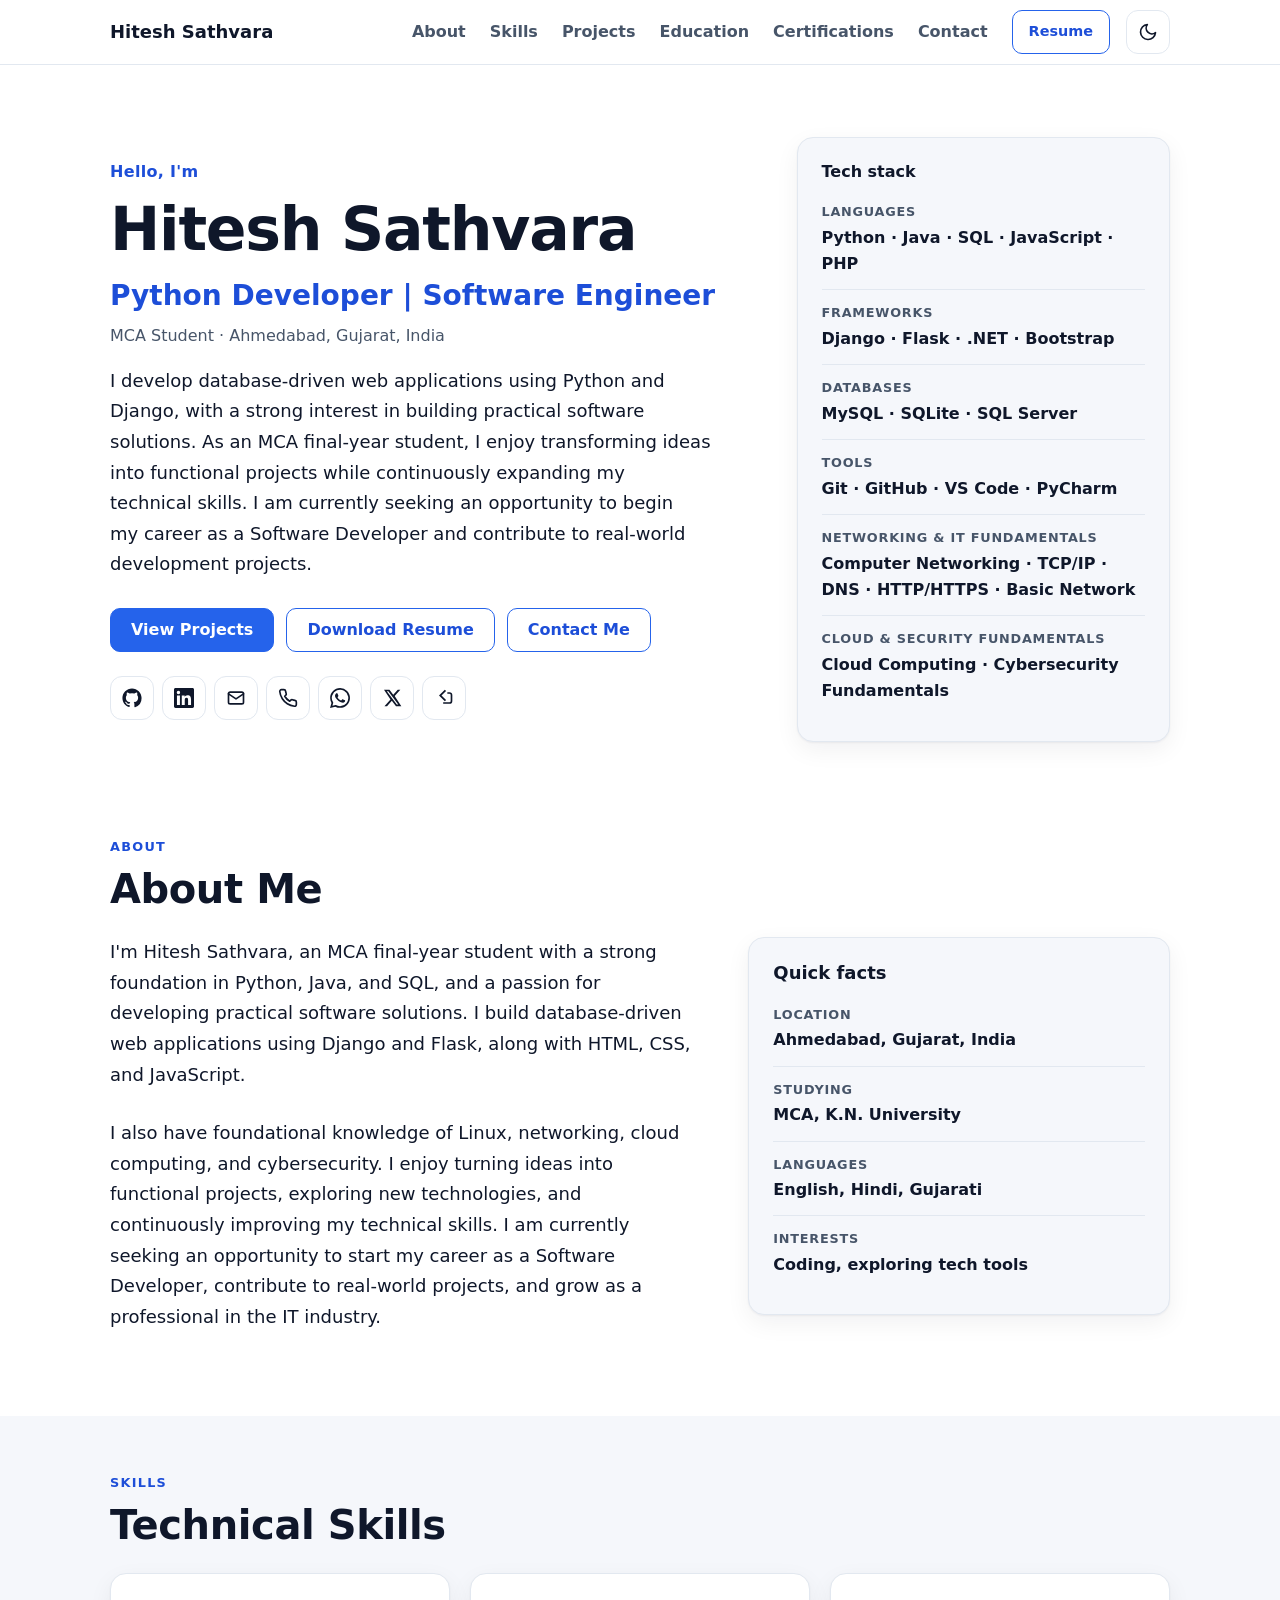
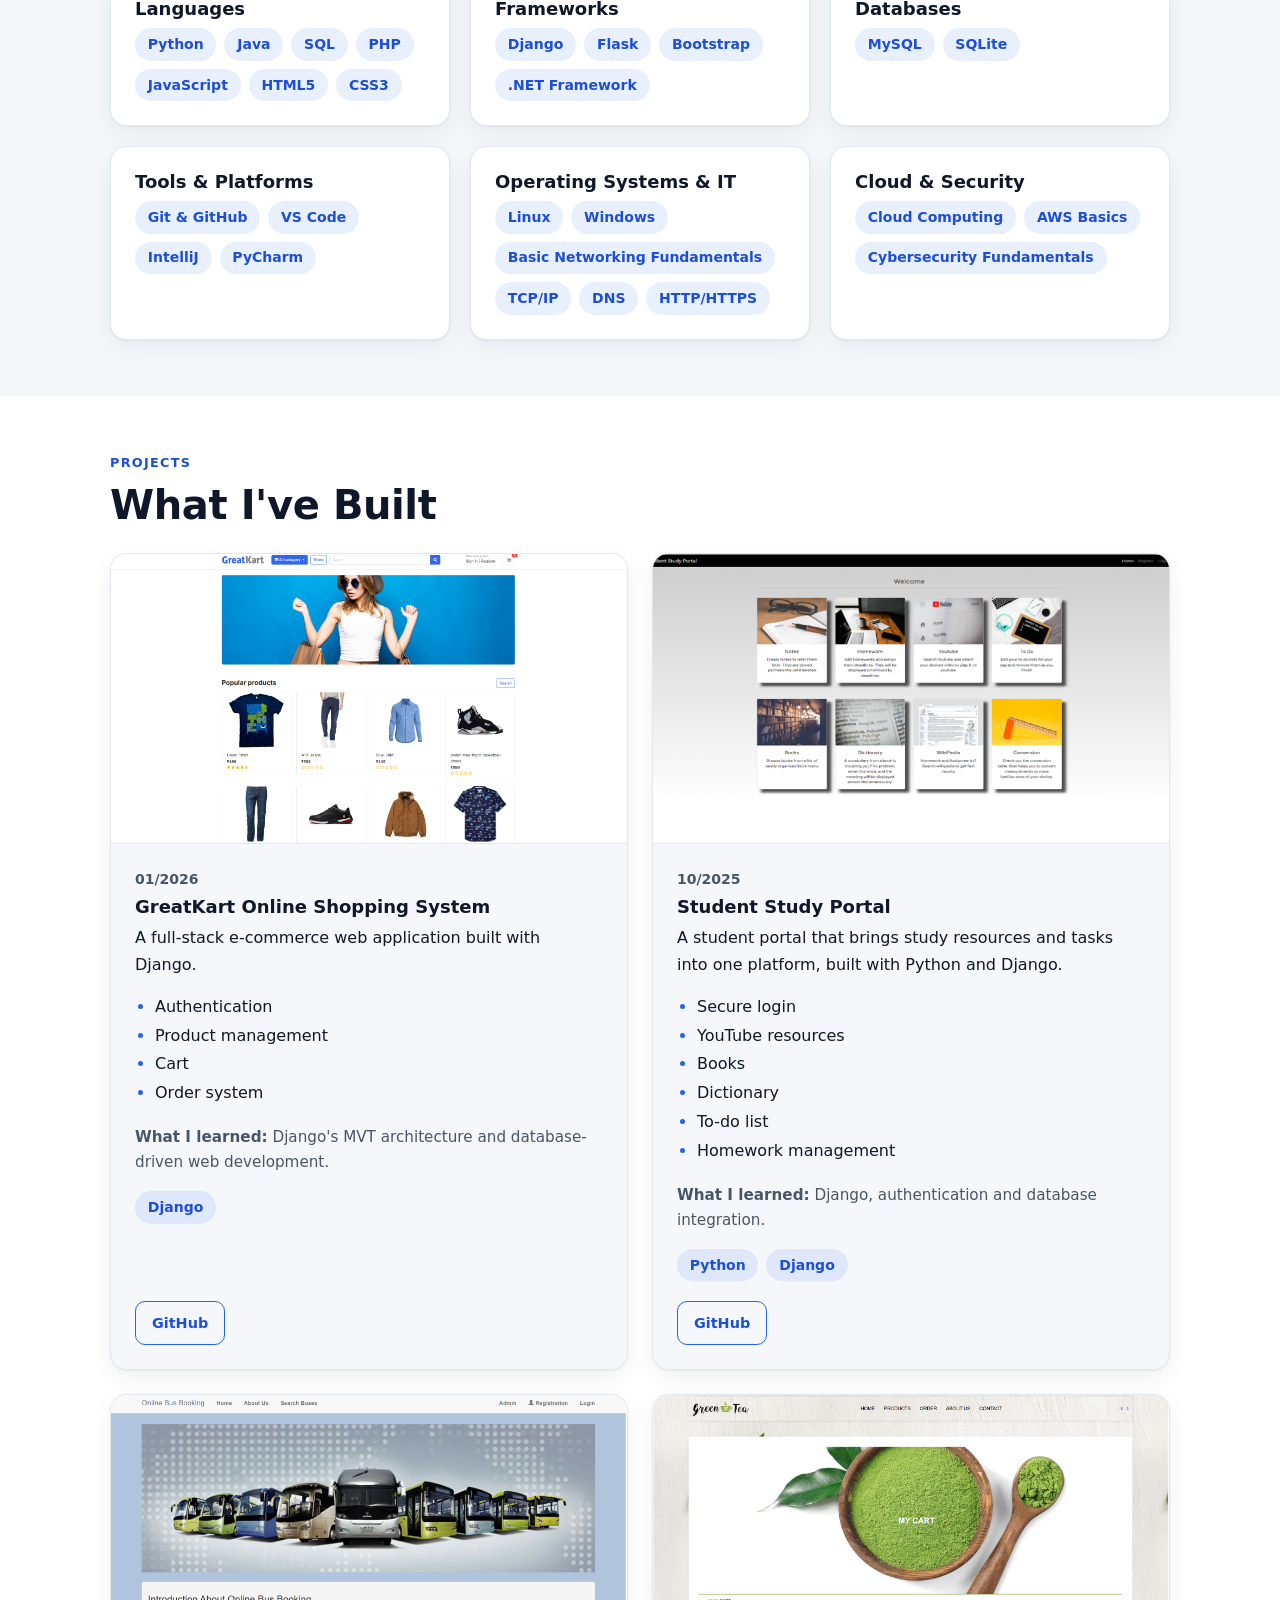
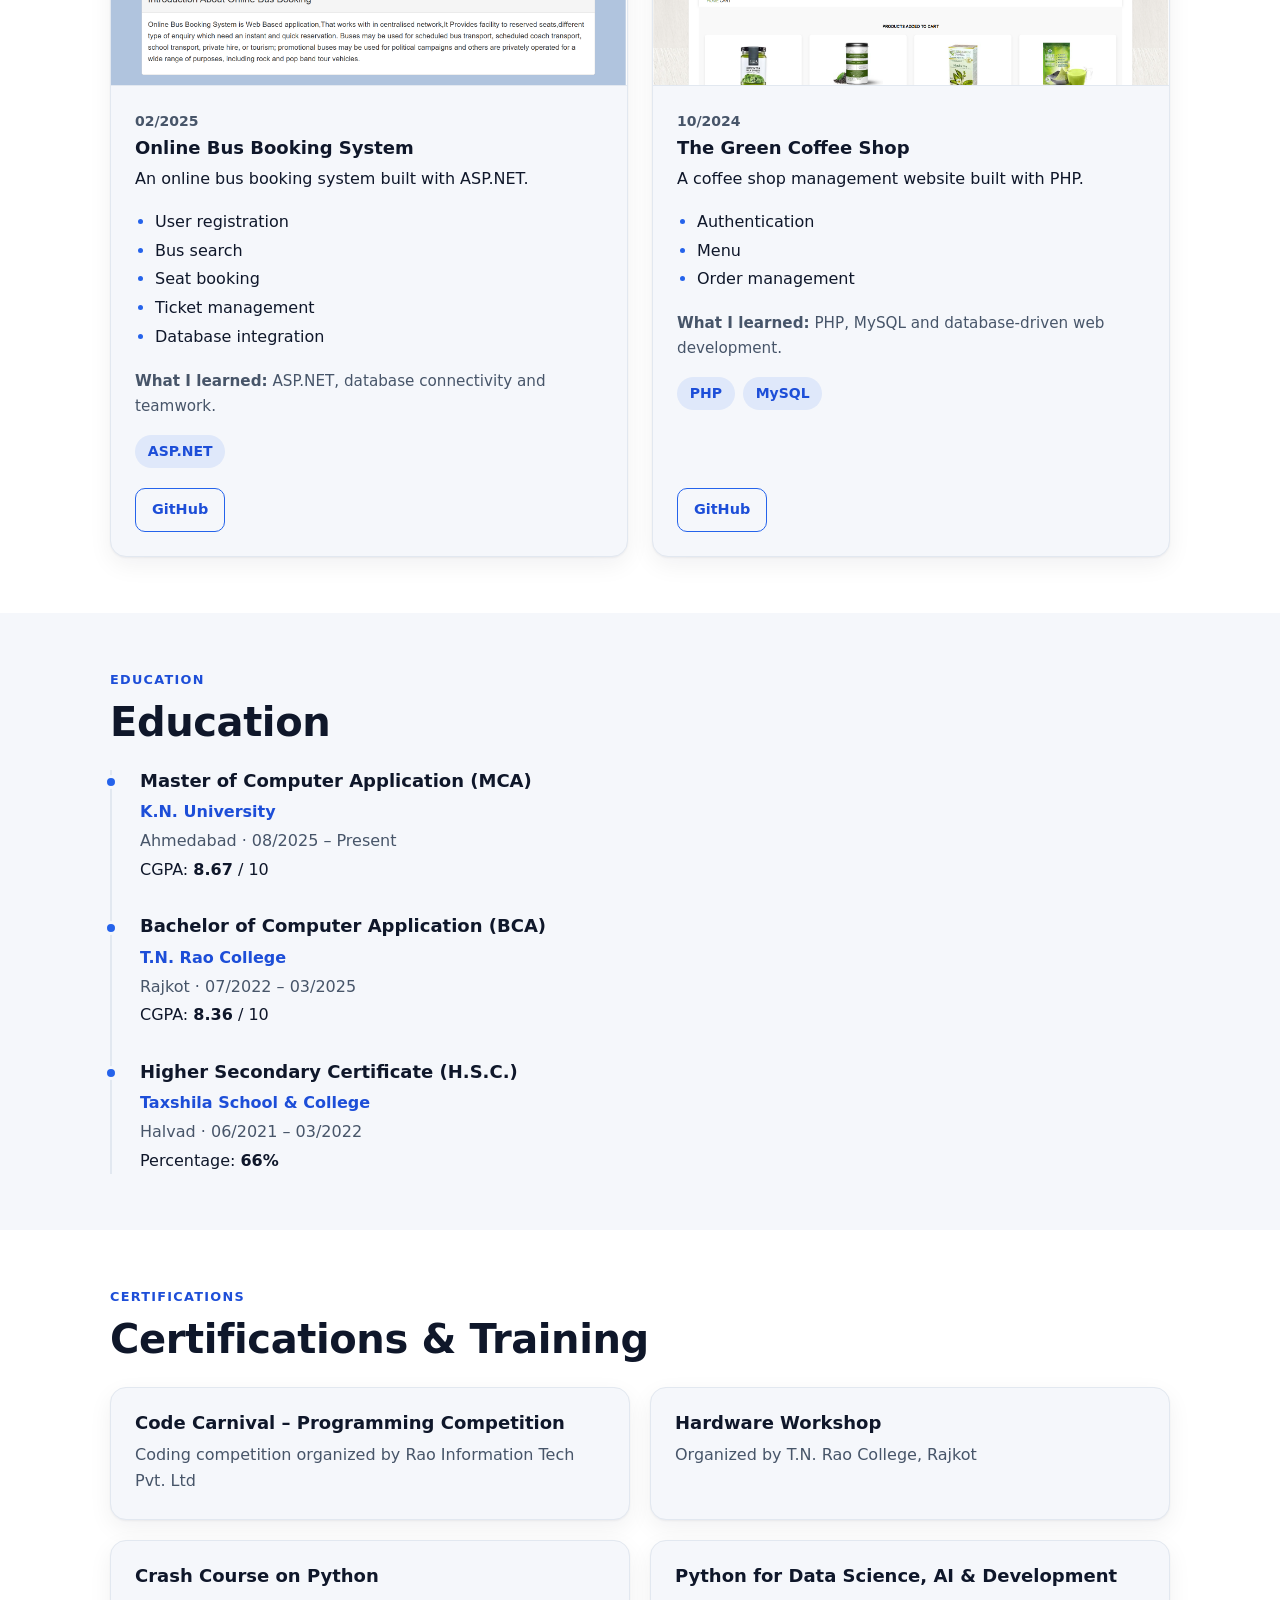
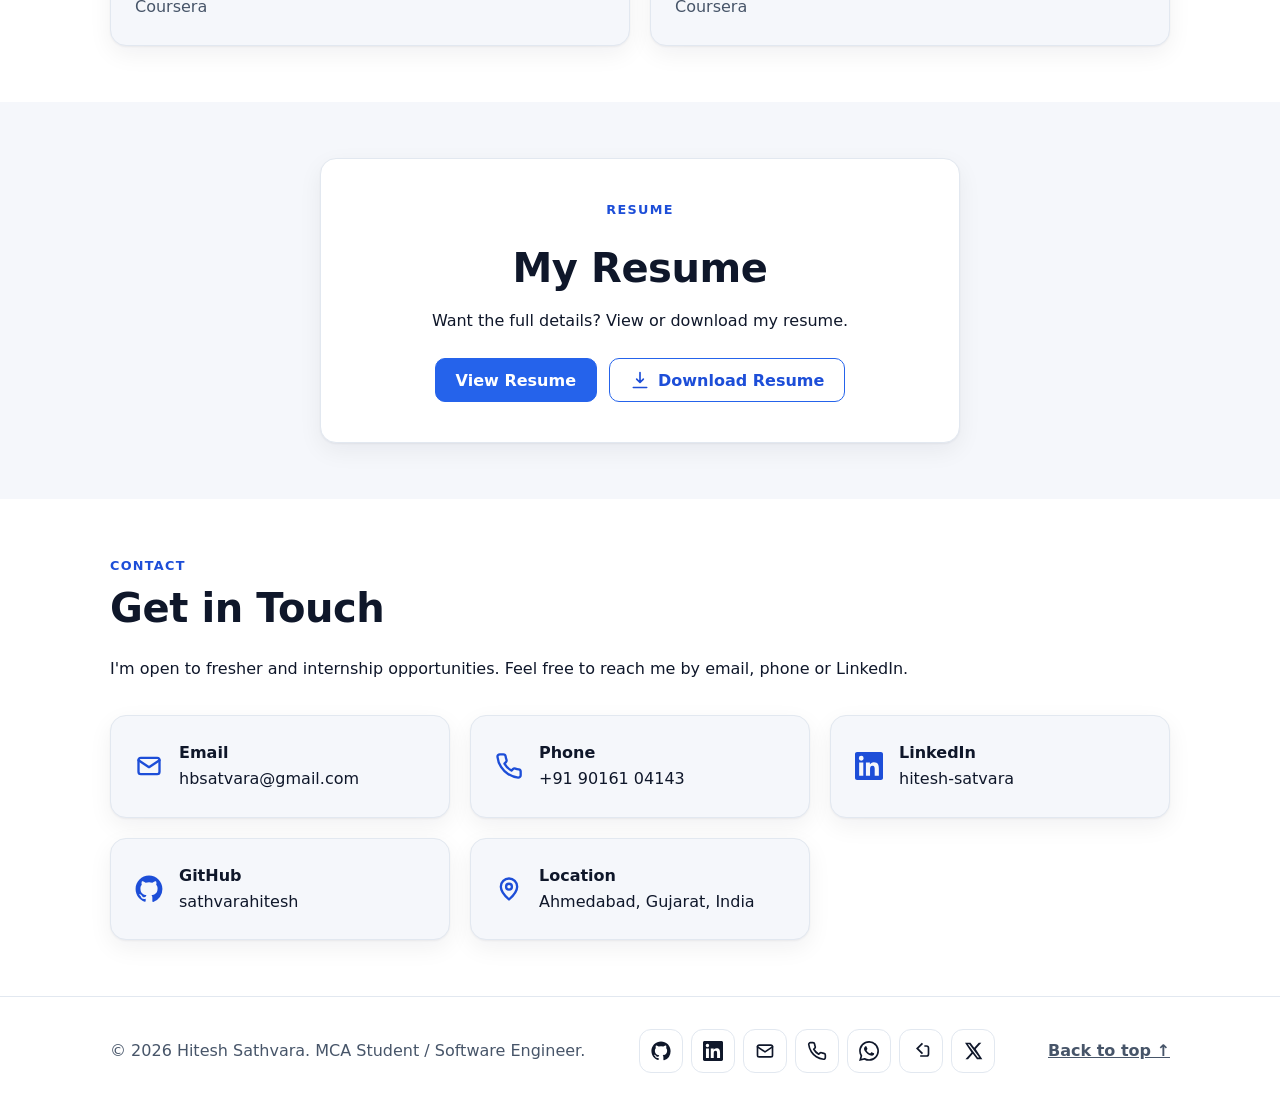
==== commit a960eb63: "Update index.html" ====
--- a/index.html
+++ b/index.html
@@ -7,6 +7,7 @@
   <meta name="description" content="Portfolio of Hitesh Sathvara, a Python developer and software engineer (MCA student) from Ahmedabad. View projects, skills and resume.">
   <meta name="author" content="Hitesh Sathvara">
   <meta name="theme-color" content="#2563EB">
+    <link rel="canonical" href="https://sathvarahitesh.github.io/">
 
   <!-- Open Graph (og:url and og:image are added in Step 17, after the live URL exists) -->
   <meta property="og:type" content="website">
@@ -16,11 +17,57 @@
   <link rel="icon" href="favicon.svg" type="image/svg+xml">
 
   <!-- Font: Inter (the CSS has a system-font fallback if this fails to load) -->
-  <link rel="preconnect" href="https://fonts.googleapis.com">
+  <!-- <link rel="preconnect" href="https://fonts.googleapis.com">
   <link rel="preconnect" href="https://fonts.gstatic.com" crossorigin>
-  <link href="https://fonts.googleapis.com/css2?family=Inter:wght@400;600;700&display=swap" rel="stylesheet">
-
+  <link href="https://fonts.googleapis.com/css2?family=Inter:wght@400;600;700&display=swap" rel="stylesheet"> -->
+
+    <!-- Open Graph (link previews on LinkedIn, WhatsApp, Facebook) -->
+  <meta property="og:type" content="website">
+  <meta property="og:site_name" content="Hitesh Sathvara">
+  <meta property="og:locale" content="en_IN">
+  <meta property="og:url" content="https://sathvarahitesh.github.io/">
+  <meta property="og:title" content="Hitesh Sathvara | Python Developer &amp; Software Engineer">
+  <meta property="og:description" content="Python developer and software engineer (MCA student) from Ahmedabad. View projects, skills and resume.">
+  <meta property="og:image" content="https://sathvarahitesh.github.io/assets/images/og-image.png">
+  <meta property="og:image:width" content="1200">
+  <meta property="og:image:height" content="630">
+  <meta property="og:image:alt" content="Hitesh Sathvara, Python Developer and Software Engineer">
+
+  <!-- Twitter / X card -->
+  <meta name="twitter:card" content="summary_large_image">
+  <meta name="twitter:title" content="Hitesh Sathvara | Python Developer &amp; Software Engineer">
+  <meta name="twitter:description" content="Python developer and software engineer (MCA student) from Ahmedabad. View projects, skills and resume.">
+  <meta name="twitter:image" content="https://sathvarahitesh.github.io/assets/images/og-image.png">
+
+  
   <link rel="stylesheet" href="css/style.css">
+
+    <!-- Structured data (helps search engines understand the page) -->
+  <script type="application/ld+json">
+  {
+    "@context": "https://schema.org",
+    "@type": "Person",
+    "name": "Hitesh Sathvara",
+    "url": "https://sathvarahitesh.github.io/",
+    "jobTitle": "Python Developer and Software Engineer",
+    "alumniOf": {
+      "@type": "CollegeOrUniversity",
+      "name": "K.N. University"
+    },
+    "address": {
+      "@type": "PostalAddress",
+      "addressLocality": "Ahmedabad",
+      "addressRegion": "Gujarat",
+      "addressCountry": "IN"
+    },
+    "knowsAbout": ["Python", "Django", "Flask", "Java", "SQL", "Web development"],
+    "sameAs": [
+      "https://github.com/sathvarahitesh",
+      "https://www.linkedin.com/in/hitesh-satvara/"
+    ]
+  }
+  </script>
+  
 
   <!-- Applies the saved theme before the page paints (prevents a flash) -->
   <script>
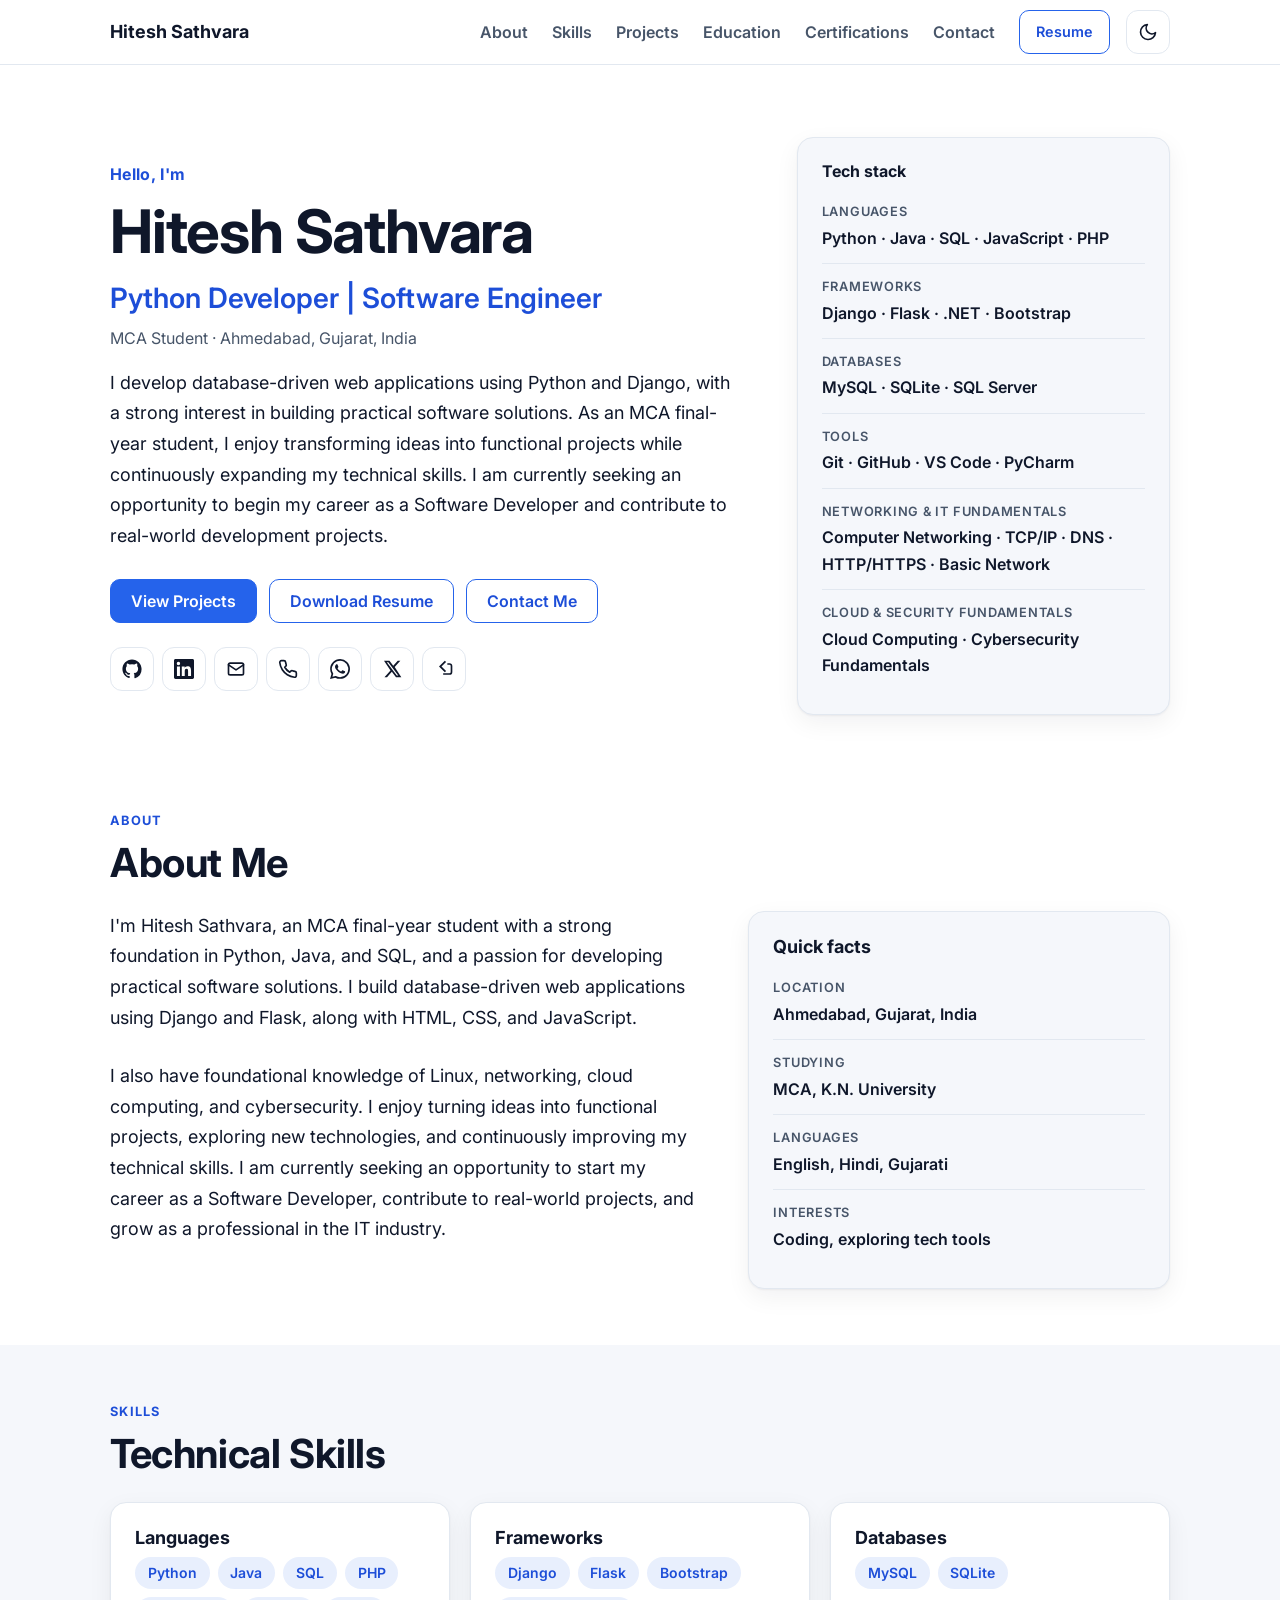
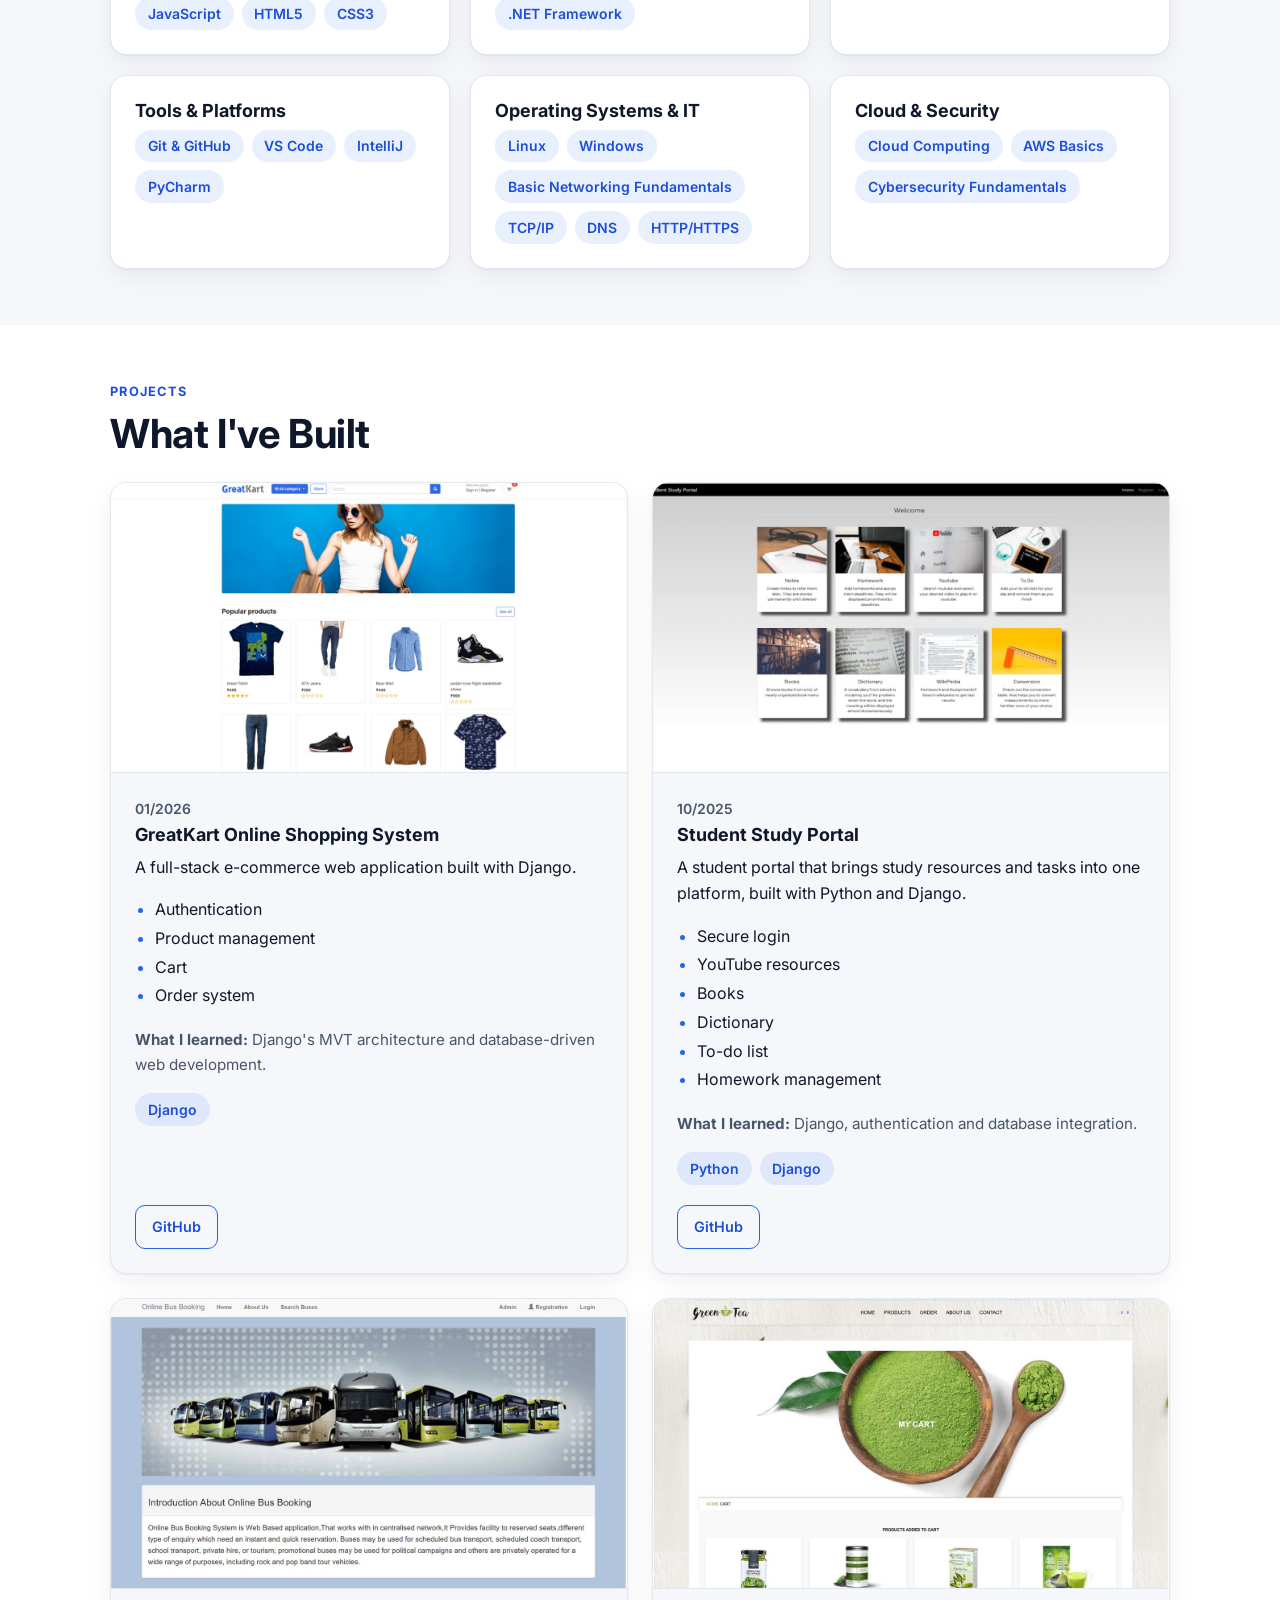
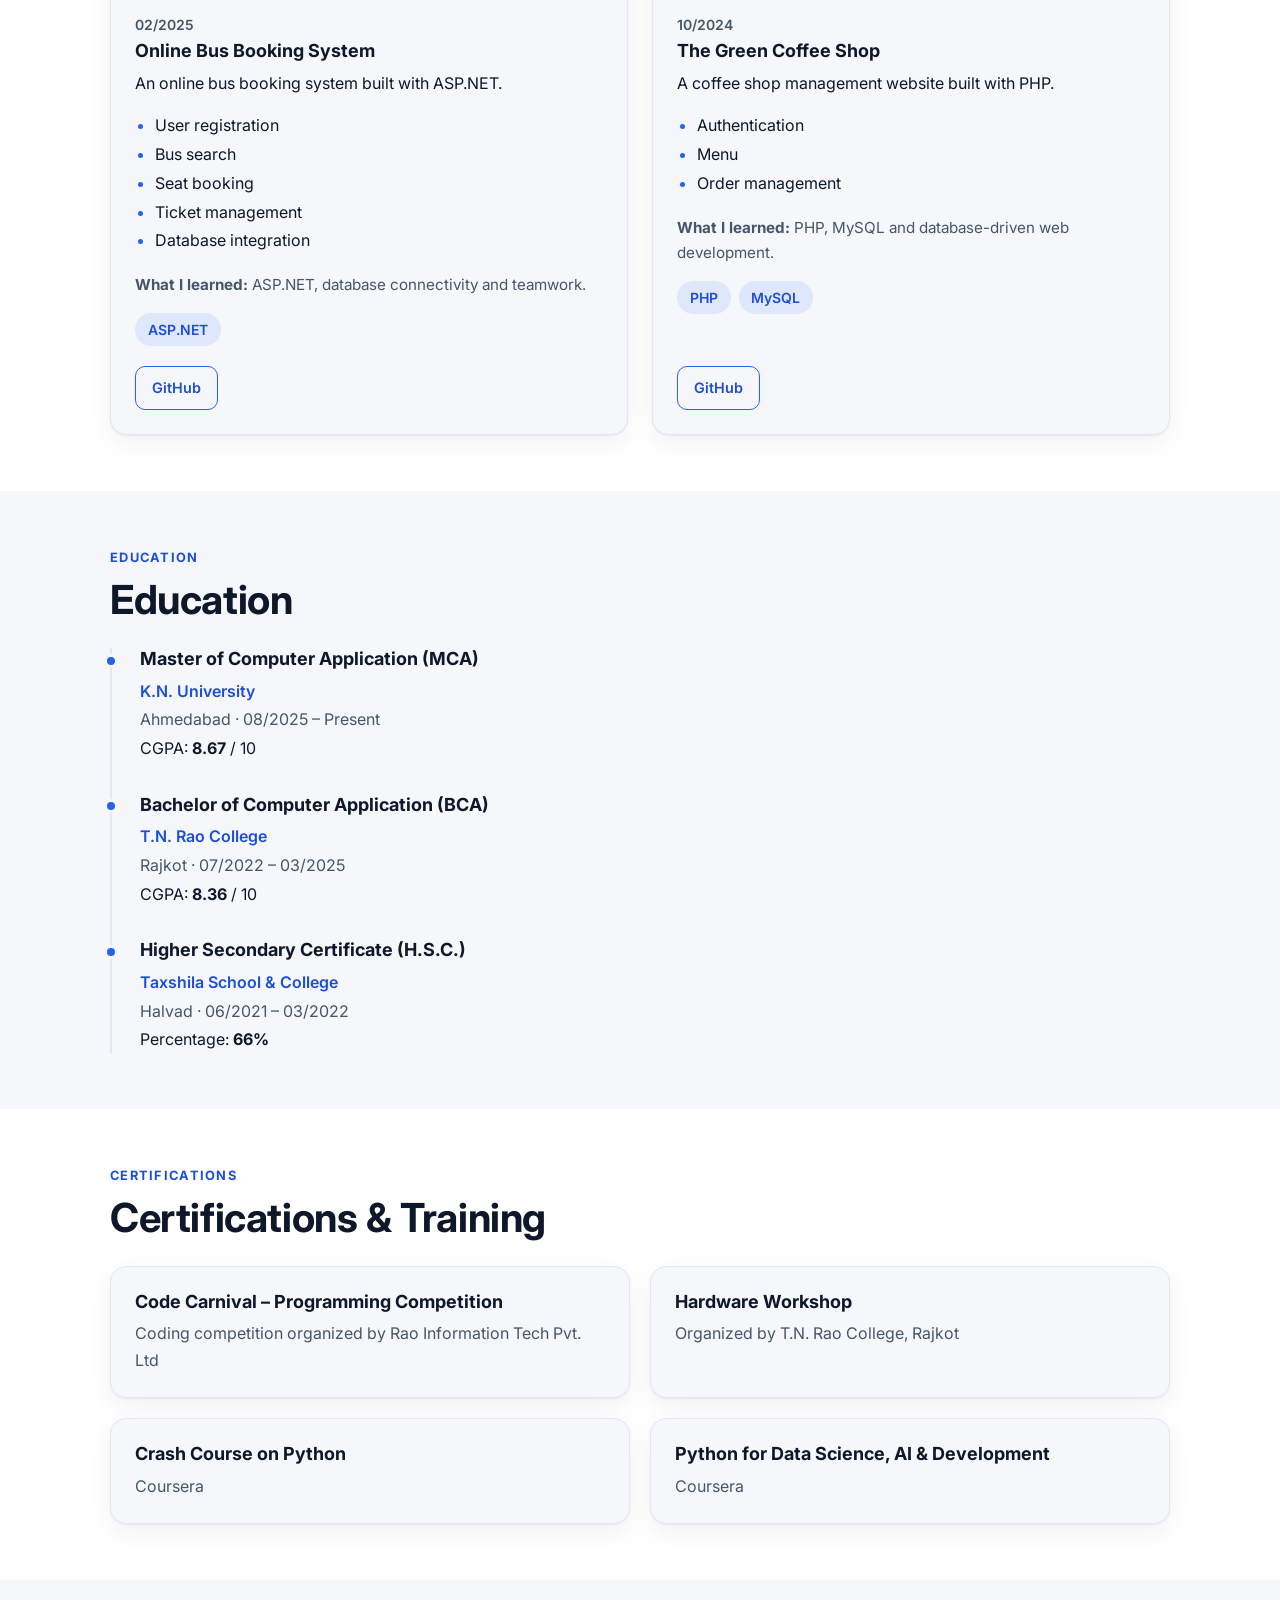
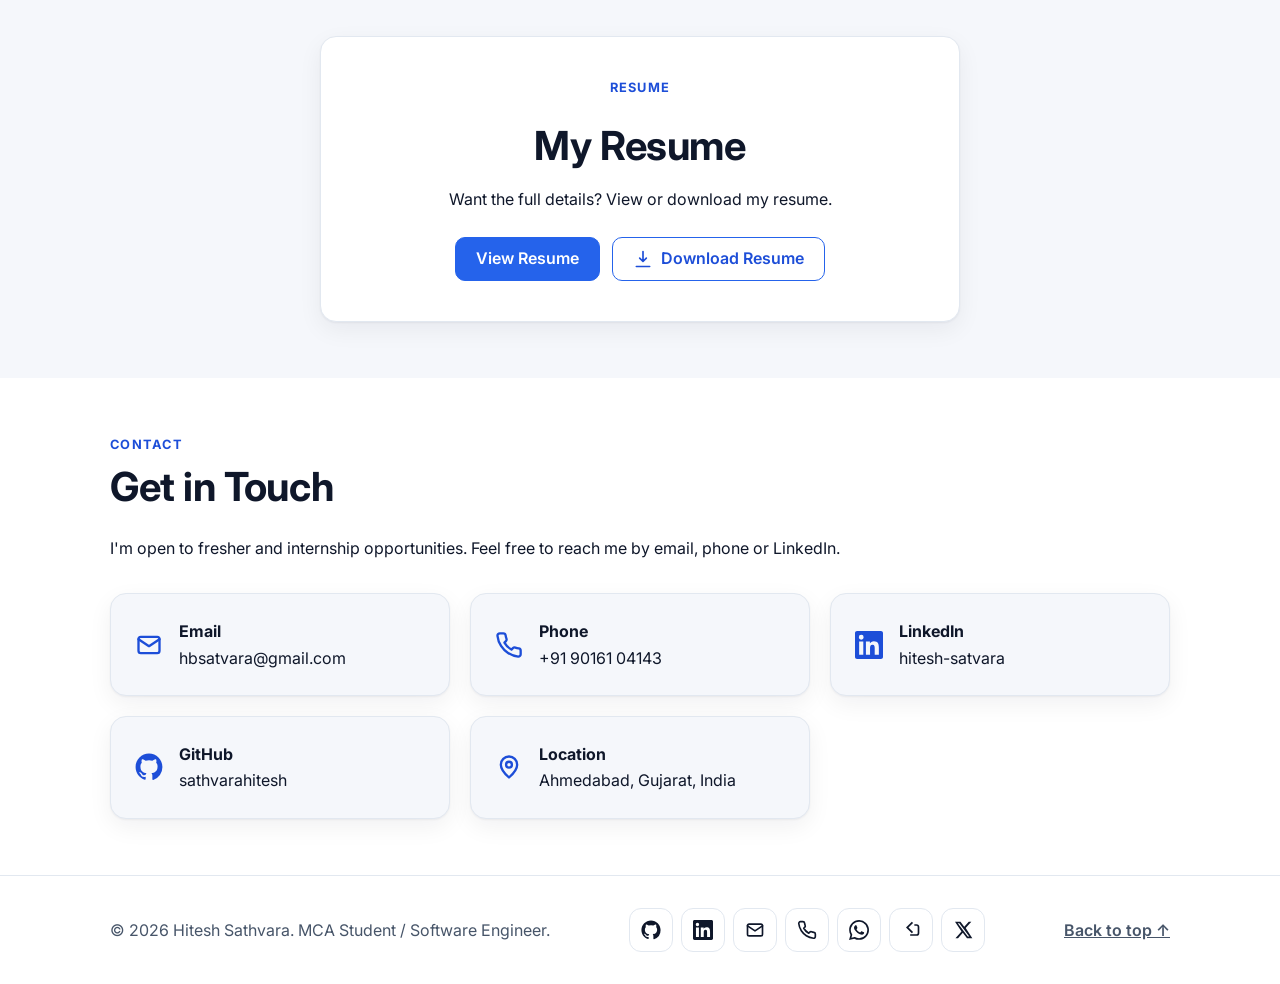
==== commit b96c0d07: "Compress project screenshots to JPG" ====
--- a/index.html
+++ b/index.html
@@ -7,7 +7,6 @@
   <meta name="description" content="Portfolio of Hitesh Sathvara, a Python developer and software engineer (MCA student) from Ahmedabad. View projects, skills and resume.">
   <meta name="author" content="Hitesh Sathvara">
   <meta name="theme-color" content="#2563EB">
-    <link rel="canonical" href="https://sathvarahitesh.github.io/">
 
   <!-- Open Graph (og:url and og:image are added in Step 17, after the live URL exists) -->
   <meta property="og:type" content="website">
@@ -17,57 +16,11 @@
   <link rel="icon" href="favicon.svg" type="image/svg+xml">
 
   <!-- Font: Inter (the CSS has a system-font fallback if this fails to load) -->
-  <!-- <link rel="preconnect" href="https://fonts.googleapis.com">
+  <link rel="preconnect" href="https://fonts.googleapis.com">
   <link rel="preconnect" href="https://fonts.gstatic.com" crossorigin>
-  <link href="https://fonts.googleapis.com/css2?family=Inter:wght@400;600;700&display=swap" rel="stylesheet"> -->
-
-    <!-- Open Graph (link previews on LinkedIn, WhatsApp, Facebook) -->
-  <meta property="og:type" content="website">
-  <meta property="og:site_name" content="Hitesh Sathvara">
-  <meta property="og:locale" content="en_IN">
-  <meta property="og:url" content="https://sathvarahitesh.github.io/">
-  <meta property="og:title" content="Hitesh Sathvara | Python Developer &amp; Software Engineer">
-  <meta property="og:description" content="Python developer and software engineer (MCA student) from Ahmedabad. View projects, skills and resume.">
-  <meta property="og:image" content="https://sathvarahitesh.github.io/assets/images/og-image.png">
-  <meta property="og:image:width" content="1200">
-  <meta property="og:image:height" content="630">
-  <meta property="og:image:alt" content="Hitesh Sathvara, Python Developer and Software Engineer">
-
-  <!-- Twitter / X card -->
-  <meta name="twitter:card" content="summary_large_image">
-  <meta name="twitter:title" content="Hitesh Sathvara | Python Developer &amp; Software Engineer">
-  <meta name="twitter:description" content="Python developer and software engineer (MCA student) from Ahmedabad. View projects, skills and resume.">
-  <meta name="twitter:image" content="https://sathvarahitesh.github.io/assets/images/og-image.png">
-
-  
+  <link href="https://fonts.googleapis.com/css2?family=Inter:wght@400;600;700&display=swap" rel="stylesheet">
+
   <link rel="stylesheet" href="css/style.css">
-
-    <!-- Structured data (helps search engines understand the page) -->
-  <script type="application/ld+json">
-  {
-    "@context": "https://schema.org",
-    "@type": "Person",
-    "name": "Hitesh Sathvara",
-    "url": "https://sathvarahitesh.github.io/",
-    "jobTitle": "Python Developer and Software Engineer",
-    "alumniOf": {
-      "@type": "CollegeOrUniversity",
-      "name": "K.N. University"
-    },
-    "address": {
-      "@type": "PostalAddress",
-      "addressLocality": "Ahmedabad",
-      "addressRegion": "Gujarat",
-      "addressCountry": "IN"
-    },
-    "knowsAbout": ["Python", "Django", "Flask", "Java", "SQL", "Web development"],
-    "sameAs": [
-      "https://github.com/sathvarahitesh",
-      "https://www.linkedin.com/in/hitesh-satvara/"
-    ]
-  }
-  </script>
-  
 
   <!-- Applies the saved theme before the page paints (prevents a flash) -->
   <script>
@@ -231,7 +184,6 @@
             <ul class="tags">
             <li>Linux</li><li>Windows</li><li> Basic Networking Fundamentals</li><li>TCP/IP</li><li>DNS</li><li>HTTP/HTTPS</li>
           </ul>
-            
         </article>
         <article class="card">
           <h3 class="card-title">Cloud & Security</h3>
@@ -253,7 +205,7 @@
           <!-- Project 1 -->
           <article class="card project-card">
             <figure class="project-media">
-              <img src="assets/images/projects/greatkart.png" alt="Screenshot of the GreatKart Online Shopping System" width="800" height="450" loading="lazy">
+              <img src="assets/images/projects/greatkart.jpg" alt="Screenshot of the GreatKart Online Shopping System" width="800" height="450" loading="lazy">
             </figure>
             <div class="project-body">
               <p class="project-date"><time datetime="2026-01">01/2026</time></p>
@@ -277,7 +229,7 @@
           <!-- Project 2 -->
           <article class="card project-card">
             <figure class="project-media">
-              <img src="assets/images/projects/study-portal.png" alt="Screenshot of the Student Study Portal" width="800" height="450" loading="lazy">
+              <img src="assets/images/projects/study-portal.jpg" alt="Screenshot of the Student Study Portal" width="800" height="450" loading="lazy">
             </figure>
             <div class="project-body">
               <p class="project-date"><time datetime="2025-10">10/2025</time></p>
@@ -303,7 +255,7 @@
           <!-- Project 3 -->
           <article class="card project-card">
             <figure class="project-media">
-              <img src="assets/images/projects/bus-booking.png" alt="Screenshot of the Online Bus Booking System" width="800" height="450" loading="lazy">
+              <img src="assets/images/projects/bus-booking.jpg" alt="Screenshot of the Online Bus Booking System" width="800" height="450" loading="lazy">
             </figure>
             <div class="project-body">
               <p class="project-date"><time datetime="2025-02">02/2025</time></p>
@@ -328,7 +280,7 @@
           <!-- Project 4 -->
           <article class="card project-card">
             <figure class="project-media">
-              <img src="assets/images/projects/coffee-shop.png" alt="Screenshot of The Green Coffee Shop website" width="800" height="450" loading="lazy">
+              <img src="assets/images/projects/coffee-shop.jpg" alt="Screenshot of The Green Coffee Shop website" width="800" height="450" loading="lazy">
             </figure>
             <div class="project-body">
               <p class="project-date"><time datetime="2024-10">10/2024</time></p>
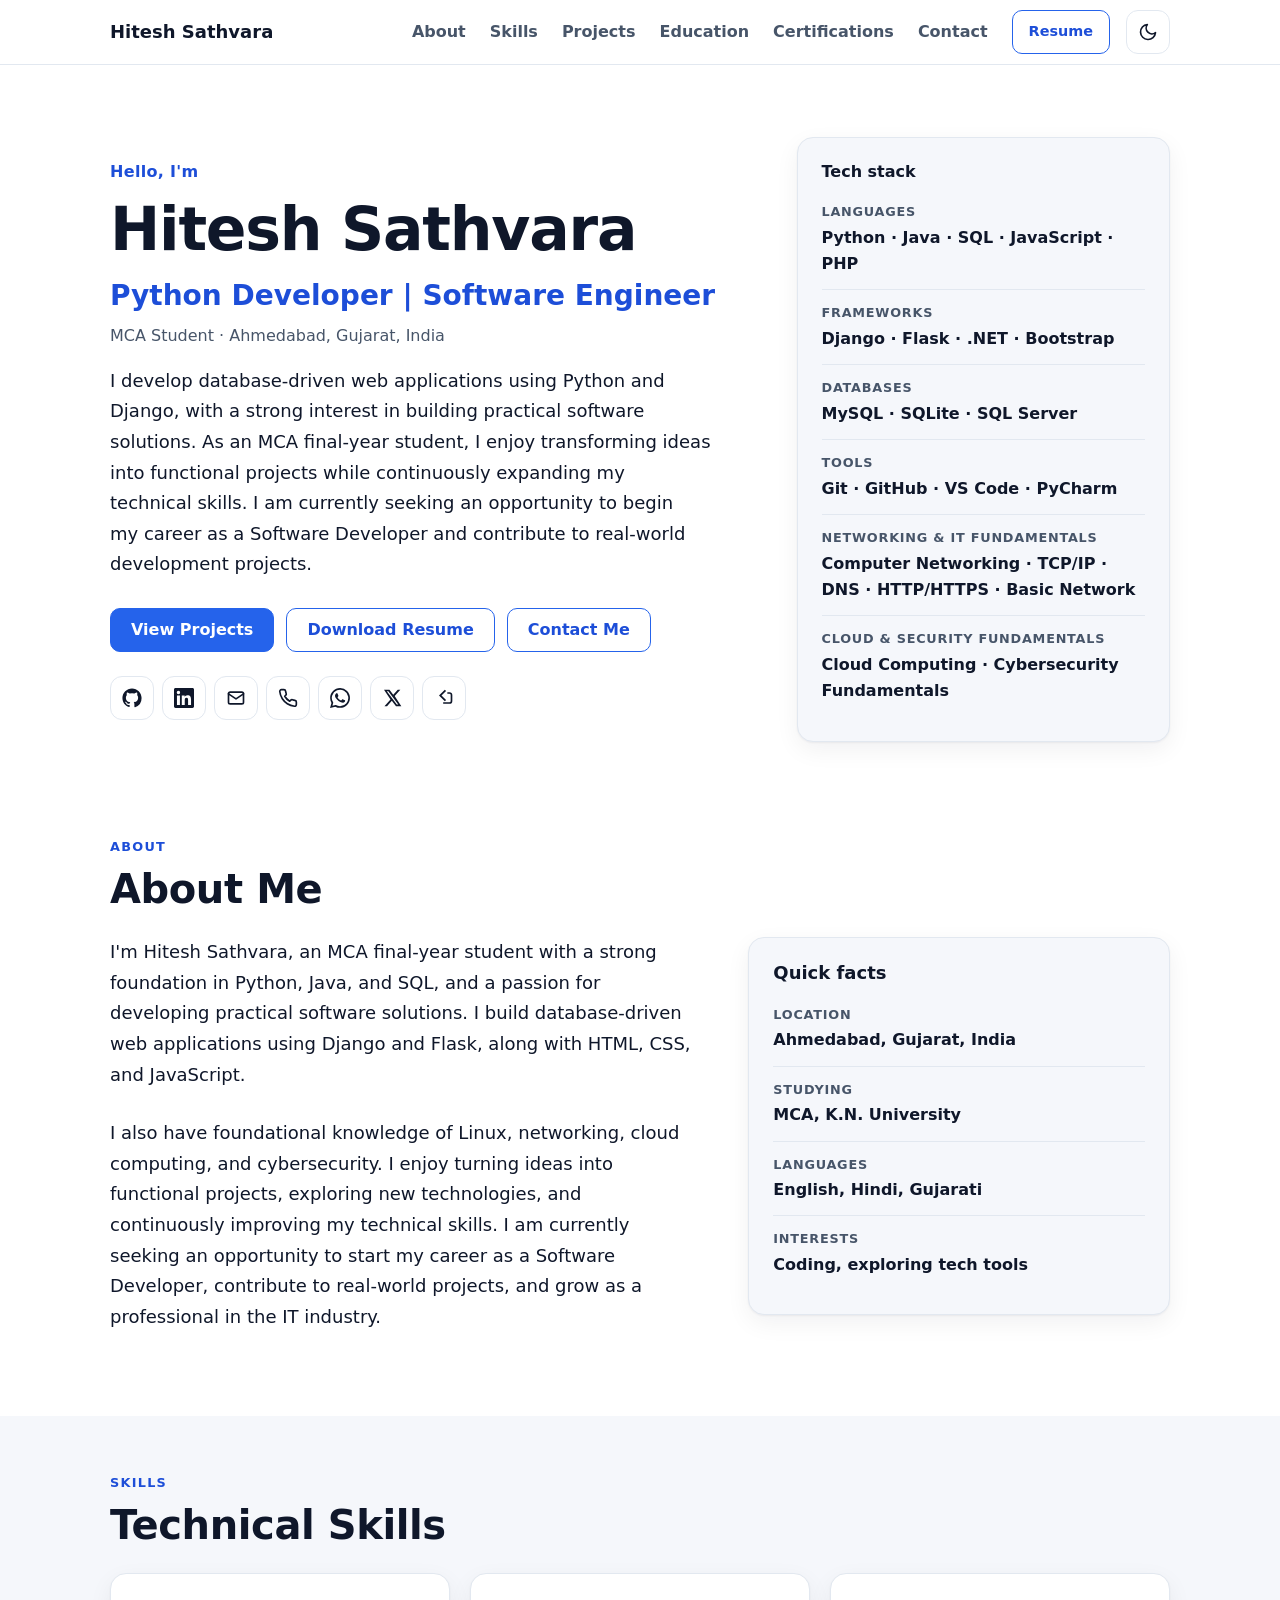
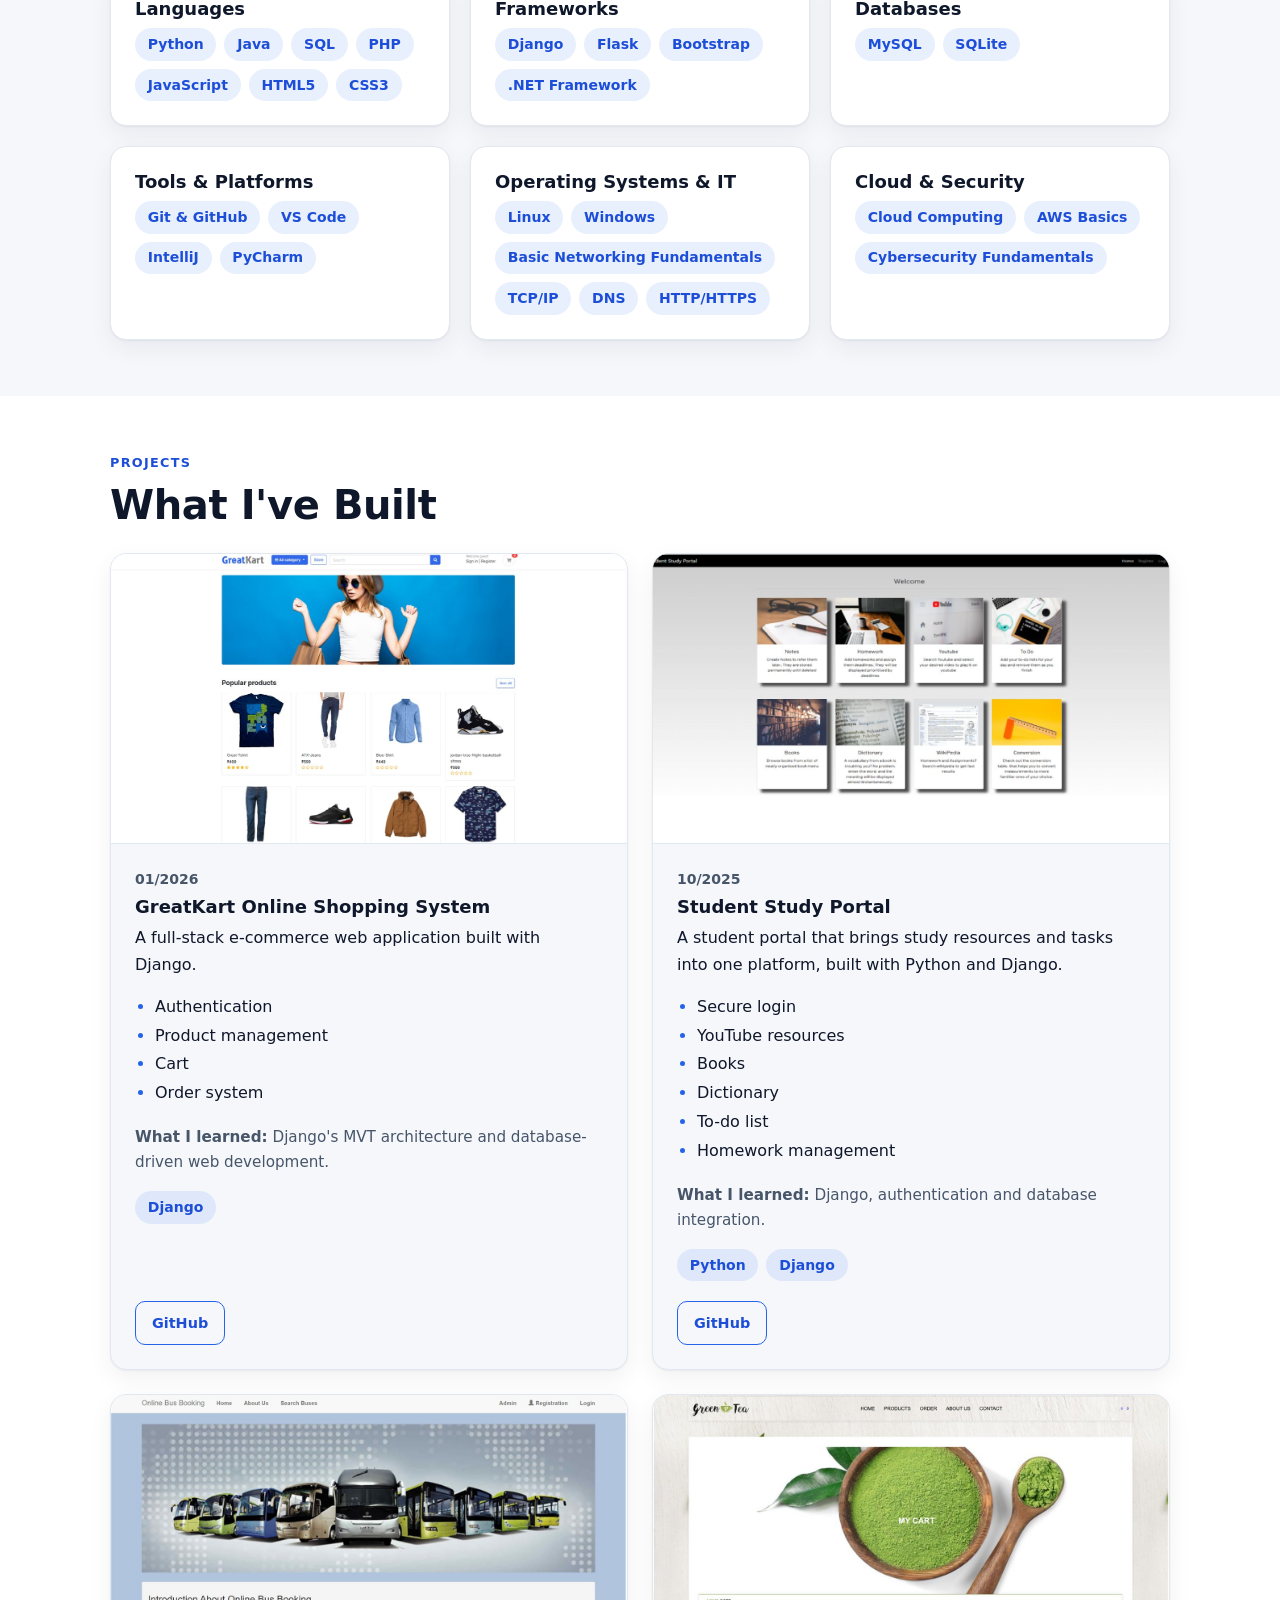
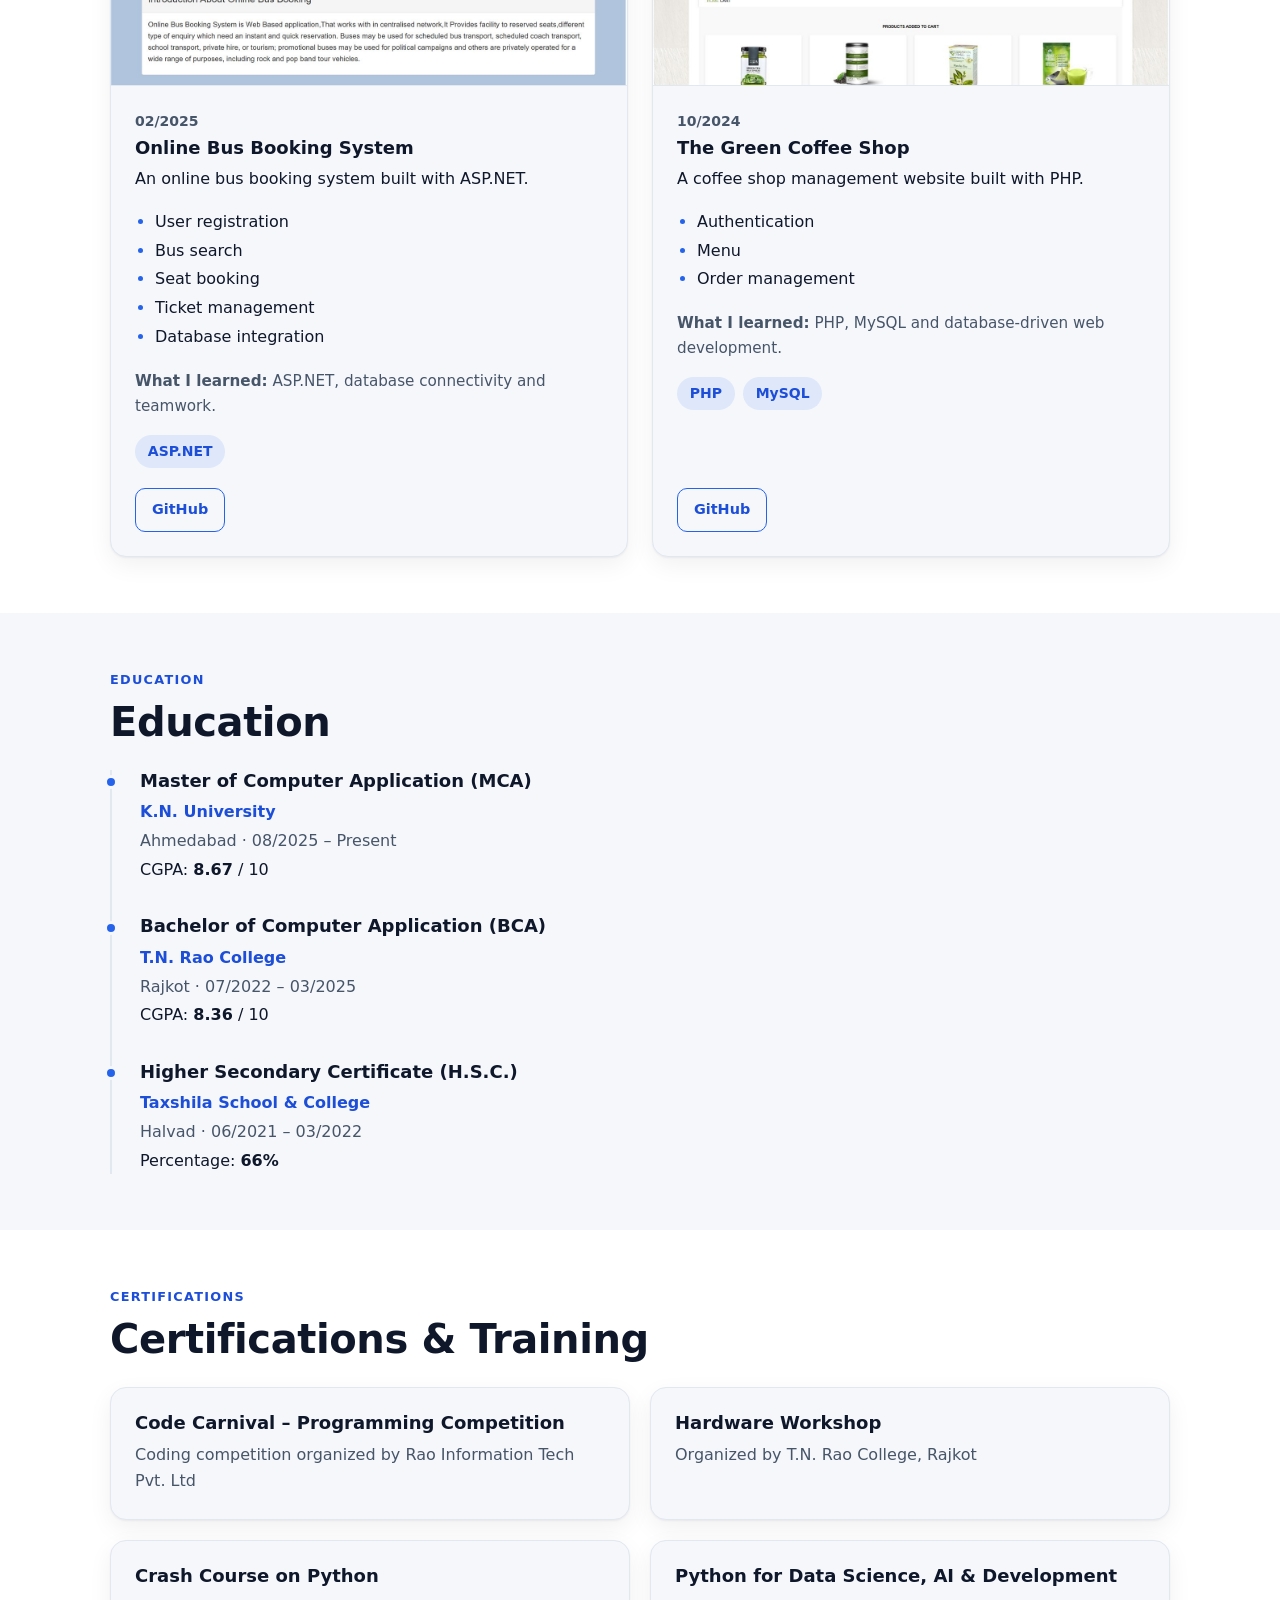
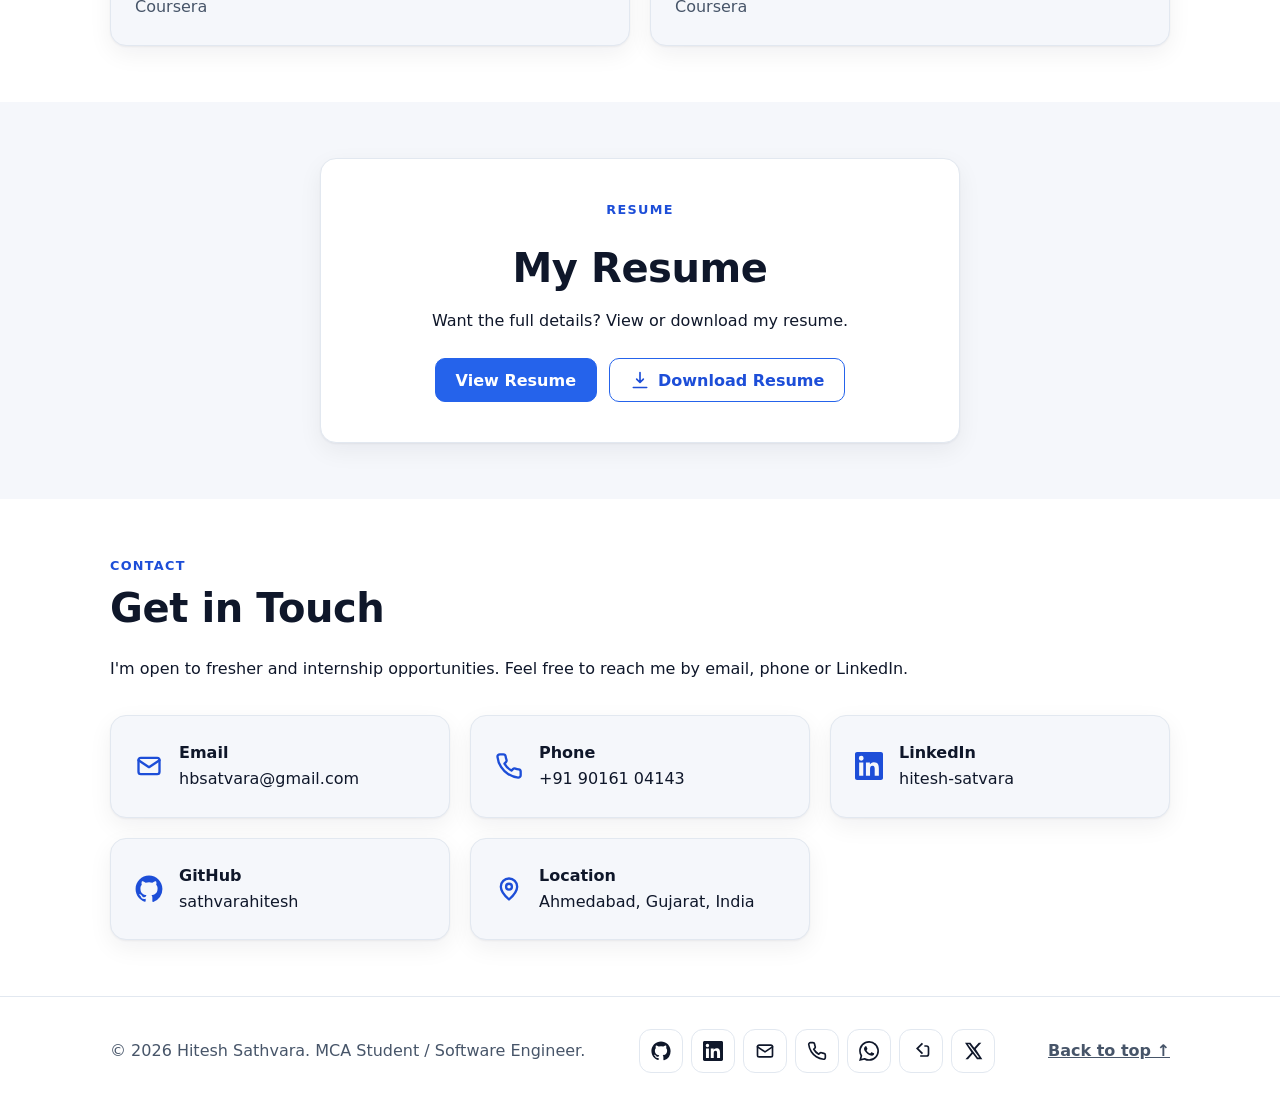
==== commit 62595a0a: "Merge branch 'main' of https://github.com/sathvarahitesh/sathvarahitesh.github.io" ====
--- a/index.html
+++ b/index.html
@@ -7,6 +7,7 @@
   <meta name="description" content="Portfolio of Hitesh Sathvara, a Python developer and software engineer (MCA student) from Ahmedabad. View projects, skills and resume.">
   <meta name="author" content="Hitesh Sathvara">
   <meta name="theme-color" content="#2563EB">
+    <link rel="canonical" href="https://sathvarahitesh.github.io/">
 
   <!-- Open Graph (og:url and og:image are added in Step 17, after the live URL exists) -->
   <meta property="og:type" content="website">
@@ -16,11 +17,57 @@
   <link rel="icon" href="favicon.svg" type="image/svg+xml">
 
   <!-- Font: Inter (the CSS has a system-font fallback if this fails to load) -->
-  <link rel="preconnect" href="https://fonts.googleapis.com">
+  <!-- <link rel="preconnect" href="https://fonts.googleapis.com">
   <link rel="preconnect" href="https://fonts.gstatic.com" crossorigin>
-  <link href="https://fonts.googleapis.com/css2?family=Inter:wght@400;600;700&display=swap" rel="stylesheet">
-
+  <link href="https://fonts.googleapis.com/css2?family=Inter:wght@400;600;700&display=swap" rel="stylesheet"> -->
+
+    <!-- Open Graph (link previews on LinkedIn, WhatsApp, Facebook) -->
+  <meta property="og:type" content="website">
+  <meta property="og:site_name" content="Hitesh Sathvara">
+  <meta property="og:locale" content="en_IN">
+  <meta property="og:url" content="https://sathvarahitesh.github.io/">
+  <meta property="og:title" content="Hitesh Sathvara | Python Developer &amp; Software Engineer">
+  <meta property="og:description" content="Python developer and software engineer (MCA student) from Ahmedabad. View projects, skills and resume.">
+  <meta property="og:image" content="https://sathvarahitesh.github.io/assets/images/og-image.png">
+  <meta property="og:image:width" content="1200">
+  <meta property="og:image:height" content="630">
+  <meta property="og:image:alt" content="Hitesh Sathvara, Python Developer and Software Engineer">
+
+  <!-- Twitter / X card -->
+  <meta name="twitter:card" content="summary_large_image">
+  <meta name="twitter:title" content="Hitesh Sathvara | Python Developer &amp; Software Engineer">
+  <meta name="twitter:description" content="Python developer and software engineer (MCA student) from Ahmedabad. View projects, skills and resume.">
+  <meta name="twitter:image" content="https://sathvarahitesh.github.io/assets/images/og-image.png">
+
+  
   <link rel="stylesheet" href="css/style.css">
+
+    <!-- Structured data (helps search engines understand the page) -->
+  <script type="application/ld+json">
+  {
+    "@context": "https://schema.org",
+    "@type": "Person",
+    "name": "Hitesh Sathvara",
+    "url": "https://sathvarahitesh.github.io/",
+    "jobTitle": "Python Developer and Software Engineer",
+    "alumniOf": {
+      "@type": "CollegeOrUniversity",
+      "name": "K.N. University"
+    },
+    "address": {
+      "@type": "PostalAddress",
+      "addressLocality": "Ahmedabad",
+      "addressRegion": "Gujarat",
+      "addressCountry": "IN"
+    },
+    "knowsAbout": ["Python", "Django", "Flask", "Java", "SQL", "Web development"],
+    "sameAs": [
+      "https://github.com/sathvarahitesh",
+      "https://www.linkedin.com/in/hitesh-satvara/"
+    ]
+  }
+  </script>
+  
 
   <!-- Applies the saved theme before the page paints (prevents a flash) -->
   <script>
@@ -184,6 +231,7 @@
             <ul class="tags">
             <li>Linux</li><li>Windows</li><li> Basic Networking Fundamentals</li><li>TCP/IP</li><li>DNS</li><li>HTTP/HTTPS</li>
           </ul>
+            
         </article>
         <article class="card">
           <h3 class="card-title">Cloud & Security</h3>
